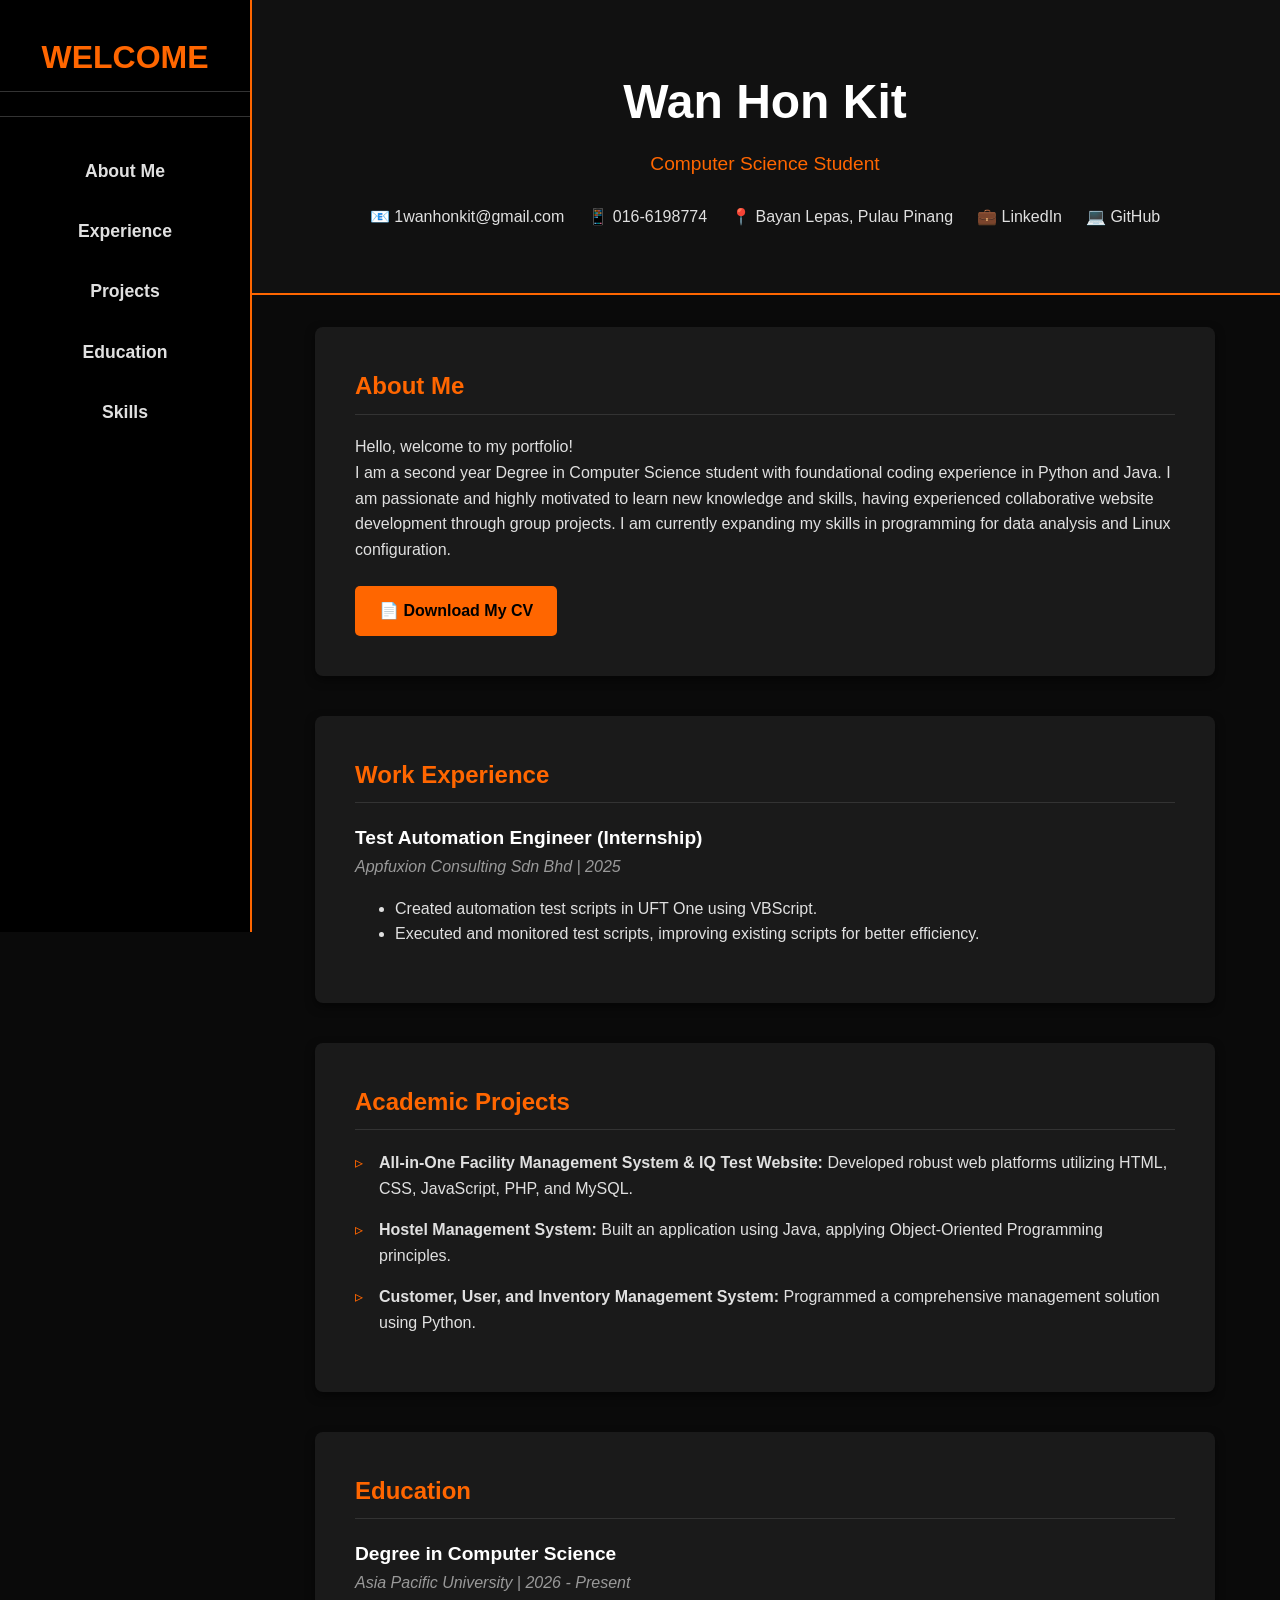
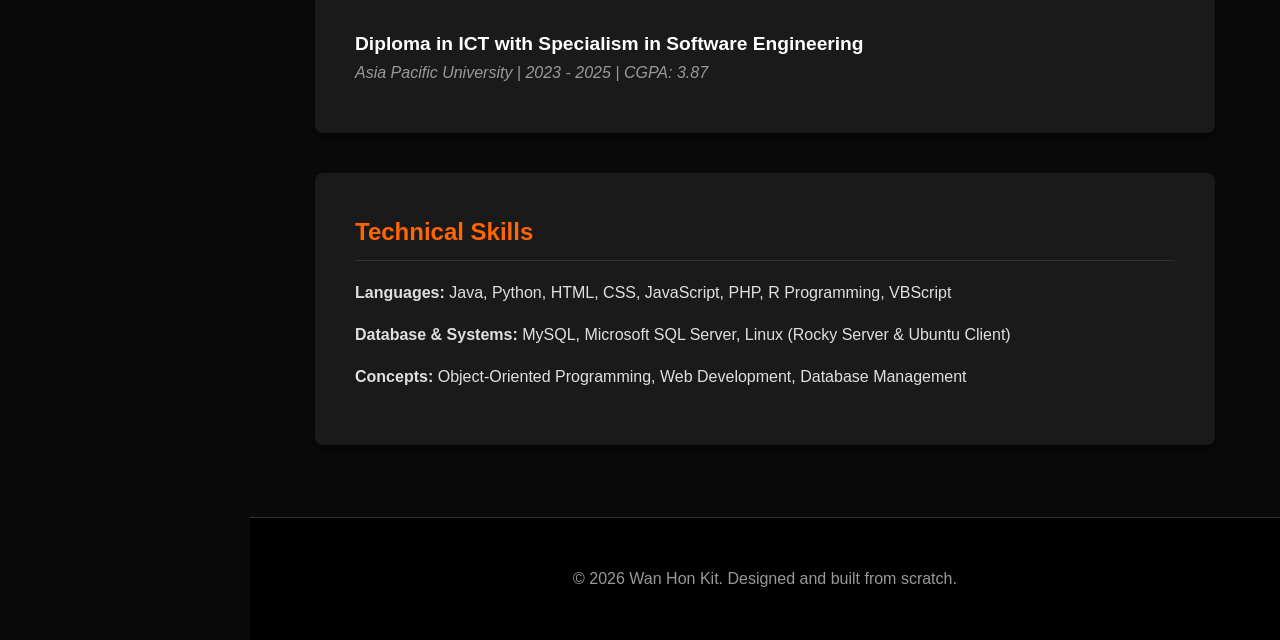
==== index.html @ 7172cf99 "Update contact links and preserve HTML structure" ====
<!DOCTYPE html>
<html lang="en">
<head>
    <meta charset="UTF-8">
    <meta name="viewport" content="width=device-width, initial-scale=1.0">
    <title>Wan Hon Kit - Portfolio</title>
    <link rel="stylesheet" href="style.css">
</head>
<body>

    <nav class="sidebar">
        <div class="sidebar-header">
            <h2>WELCOME</h2>
        </div>
        <ul class="nav-links">
            <li><a href="#about">About Me</a></li>
            <li><a href="#experience">Experience</a></li>
            <li><a href="#projects">Projects</a></li>
            <li><a href="#education">Education</a></li>
            <li><a href="#skills">Skills</a></li>
        </ul>
    </nav>

    <main class="main-content">
        <header>
            <h1>Wan Hon Kit</h1>
            <p>Computer Science Student</p>
            <div class="contact-info">
                <a href="mailto:1wanhonkit@gmail.com">📧 1wanhonkit@gmail.com</a>
                <span>📱 016-6198774</span>
                <span>📍 Bayan Lepas, Pulau Pinang</span>
                <a href="https://www.linkedin.com/in/hon-kit-wan/" target="_blank" rel="noopener noreferrer">💼 LinkedIn</a>
                <a href="https://github.com/BlazeRbang" target="_blank" rel="noopener noreferrer">💻 GitHub</a>
            </div>
        </header>

        <div class="container">
            
            <section id="about">
                <h2>About Me</h2>
                <p>Hello, welcome to my portfolio! <br>
                    I am a second year Degree in Computer Science student with foundational coding experience in Python and Java. I am passionate and highly motivated to learn new knowledge and skills, having experienced collaborative website development through group projects. I am currently expanding my skills in programming for data analysis and Linux configuration.</p>
                
                <div class="cv-download">
                    <a href="Wan_Hon_Kit_CV.pdf" download class="btn">📄 Download My CV</a>
                </div>
            </section>

            <section id="experience">
                <h2>Work Experience</h2>
                <div>
                    <div class="item-title">Test Automation Engineer (Internship)</div>
                    <div class="item-subtitle">Appfuxion Consulting Sdn Bhd | 2025</div>
                    <ul>
                        <li>Created automation test scripts in UFT One using VBScript.</li>
                        <li>Executed and monitored test scripts, improving existing scripts for better efficiency.</li>
                    </ul>
                </div>
            </section>

            <section id="projects">
                <h2>Academic Projects</h2>
                <ul class="project-list">
                    <li>
                        <strong>All-in-One Facility Management System & IQ Test Website:</strong> Developed robust web platforms utilizing HTML, CSS, JavaScript, PHP, and MySQL.
                    </li>
                    <li>
                        <strong>Hostel Management System:</strong> Built an application using Java, applying Object-Oriented Programming principles.
                    </li>
                    <li>
                        <strong>Customer, User, and Inventory Management System:</strong> Programmed a comprehensive management solution using Python.
                    </li>
                </ul>
            </section>

            <section id="education">
                <h2>Education</h2>
                <div>
                    <div class="item-title">Degree in Computer Science</div>
                    <div class="item-subtitle">Asia Pacific University | 2026 - Present</div>
                </div>
                <br>
                <div>
                    <div class="item-title">Diploma in ICT with Specialism in Software Engineering</div>
                    <div class="item-subtitle">Asia Pacific University | 2023 - 2025 | CGPA: 3.87</div>
                </div>
            </section>

            <section id="skills">
                <h2>Technical Skills</h2>
                <p><strong>Languages:</strong> Java, Python, HTML, CSS, JavaScript, PHP, R Programming, VBScript</p>
                <p><strong>Database & Systems:</strong> MySQL, Microsoft SQL Server, Linux (Rocky Server & Ubuntu Client)</p>
                <p><strong>Concepts:</strong> Object-Oriented Programming, Web Development, Database Management</p>
            </section>

        </div>

        <footer>
            <p>&copy; 2026 Wan Hon Kit. Designed and built from scratch.</p>
        </footer>
    </main>

</body>
</html>
---- style.css ----
/* Color Palette: Orange, Black, and Dark Grey */
:root {
    --bg-color: #0a0a0a;         /* Deep Black for background */
    --section-bg: #1a1a1a;       /* Dark Grey for sections */
    --primary-color: #ff6600;    /* Bright Orange */
    --text-color: #e0e0e0;       /* Light Grey for readability */
    --text-muted: #999999;       /* Medium Grey for subtitles */
    --sidebar-width: 250px;      /* Fixed width for the sidebar */
}

/* Enables smooth scrolling when sidebar links are clicked */
html {
    scroll-behavior: smooth;
}

body {
    font-family: 'Segoe UI', Tahoma, Geneva, Verdana, sans-serif;
    line-height: 1.6;
    margin: 0;
    padding: 0;
    background-color: var(--bg-color);
    color: var(--text-color);
    display: flex; /* Aligns sidebar and main content side-by-side */
}

/* === Sidebar Styles === */
.sidebar {
    width: var(--sidebar-width);
    background-color: #000000;
    height: 100vh;
    position: fixed;
    top: 0;
    left: 0;
    border-right: 2px solid var(--primary-color);
    display: flex;
    flex-direction: column;
    padding-top: 2rem;
    z-index: 100;
}

.sidebar-header {
    text-align: center;
    padding-bottom: 1.5rem;
    border-bottom: 1px solid #333;
    margin-bottom: 1.5rem;
}

.sidebar-header h2 {
    color: var(--primary-color);
    margin: 0;
    font-size: 2rem;
}

.nav-links {
    list-style: none;
    padding: 0;
    margin: 0;
    display: flex;
    flex-direction: column;
}

.nav-links li {
    text-align: center;
}

.nav-links a {
    text-decoration: none;
    color: var(--text-color);
    font-size: 1.1rem;
    font-weight: bold;
    display: block;
    padding: 1rem;
    transition: all 0.3s ease;
}

.nav-links a:hover {
    color: #000;
    background-color: var(--primary-color);
}

/* === Main Content Styles === */
.main-content {
    margin-left: var(--sidebar-width); /* Pushes content to the right of sidebar */
    width: calc(100% - var(--sidebar-width));
    display: flex;
    flex-direction: column;
}

header {
    background-color: #111111;
    border-bottom: 2px solid var(--primary-color);
    padding: 4rem 1rem;
    text-align: center;
}

header h1 {
    margin: 0;
    font-size: 3rem;
    color: #ffffff;
}

header p {
    font-size: 1.2rem;
    margin-top: 0.5rem;
    color: var(--primary-color);
}

.contact-info {
    display: flex;
    justify-content: center;
    gap: 1.5rem;
    margin-top: 1.5rem;
    flex-wrap: wrap;
}

.contact-info a, .contact-info span {
    color: var(--text-color);
    text-decoration: none;
}

.contact-info a:hover {
    color: var(--primary-color);
}

.container {
    max-width: 900px;
    margin: 2rem auto;
    padding: 0 1.5rem;
}

section {
    background: var(--section-bg);
    padding: 2.5rem;
    margin-bottom: 2.5rem;
    border-radius: 8px;
    box-shadow: 0 4px 10px rgba(0,0,0,0.5);
}

h2 {
    color: var(--primary-color);
    border-bottom: 1px solid #333;
    padding-bottom: 0.5rem;
    margin-top: 0;
}

.item-title {
    font-weight: bold;
    font-size: 1.2rem;
    color: #ffffff;
}

.item-subtitle {
    font-style: italic;
    color: var(--text-muted);
    margin-bottom: 0.5rem;
}

.project-list {
    list-style-type: none;
    padding-left: 0;
}

.project-list li {
    margin-bottom: 1rem;
    padding-left: 1.5rem;
    position: relative;
}

.project-list li::before {
    content: "▹";
    position: absolute;
    left: 0;
    color: var(--primary-color);
}

/* === Button Styles === */
.cv-download {
    text-align: left;
    margin-top: 1.5rem;
}

.btn {
    display: inline-block;
    background-color: var(--primary-color);
    color: #000000;
    padding: 0.75rem 1.5rem;
    text-decoration: none;
    border-radius: 5px;
    font-weight: bold;
    transition: background-color 0.3s ease;
}

.btn:hover {
    background-color: #cc5200; /* Darker orange */
    color: #ffffff;
}

footer {
    text-align: center;
    padding: 2rem;
    background: #000000;
    color: var(--text-muted);
    margin-top: auto;
    border-top: 1px solid #333;
}

/* === Mobile Responsiveness === */
@media (max-width: 768px) {
    body {
        flex-direction: column;
    }
    
    .sidebar {
        width: 100%;
        height: auto;
        position: relative; /* Removes fixed position on small screens */
        border-right: none;
        border-bottom: 2px solid var(--primary-color);
        padding-top: 1rem;
    }
    
    .main-content {
        margin-left: 0;
        width: 100%;
    }
    
    .nav-links {
        flex-direction: row;
        flex-wrap: wrap;
        justify-content: center;
        padding-bottom: 1rem;
    }
    
    .nav-links a {
        padding: 0.5rem 1rem;
    }
}
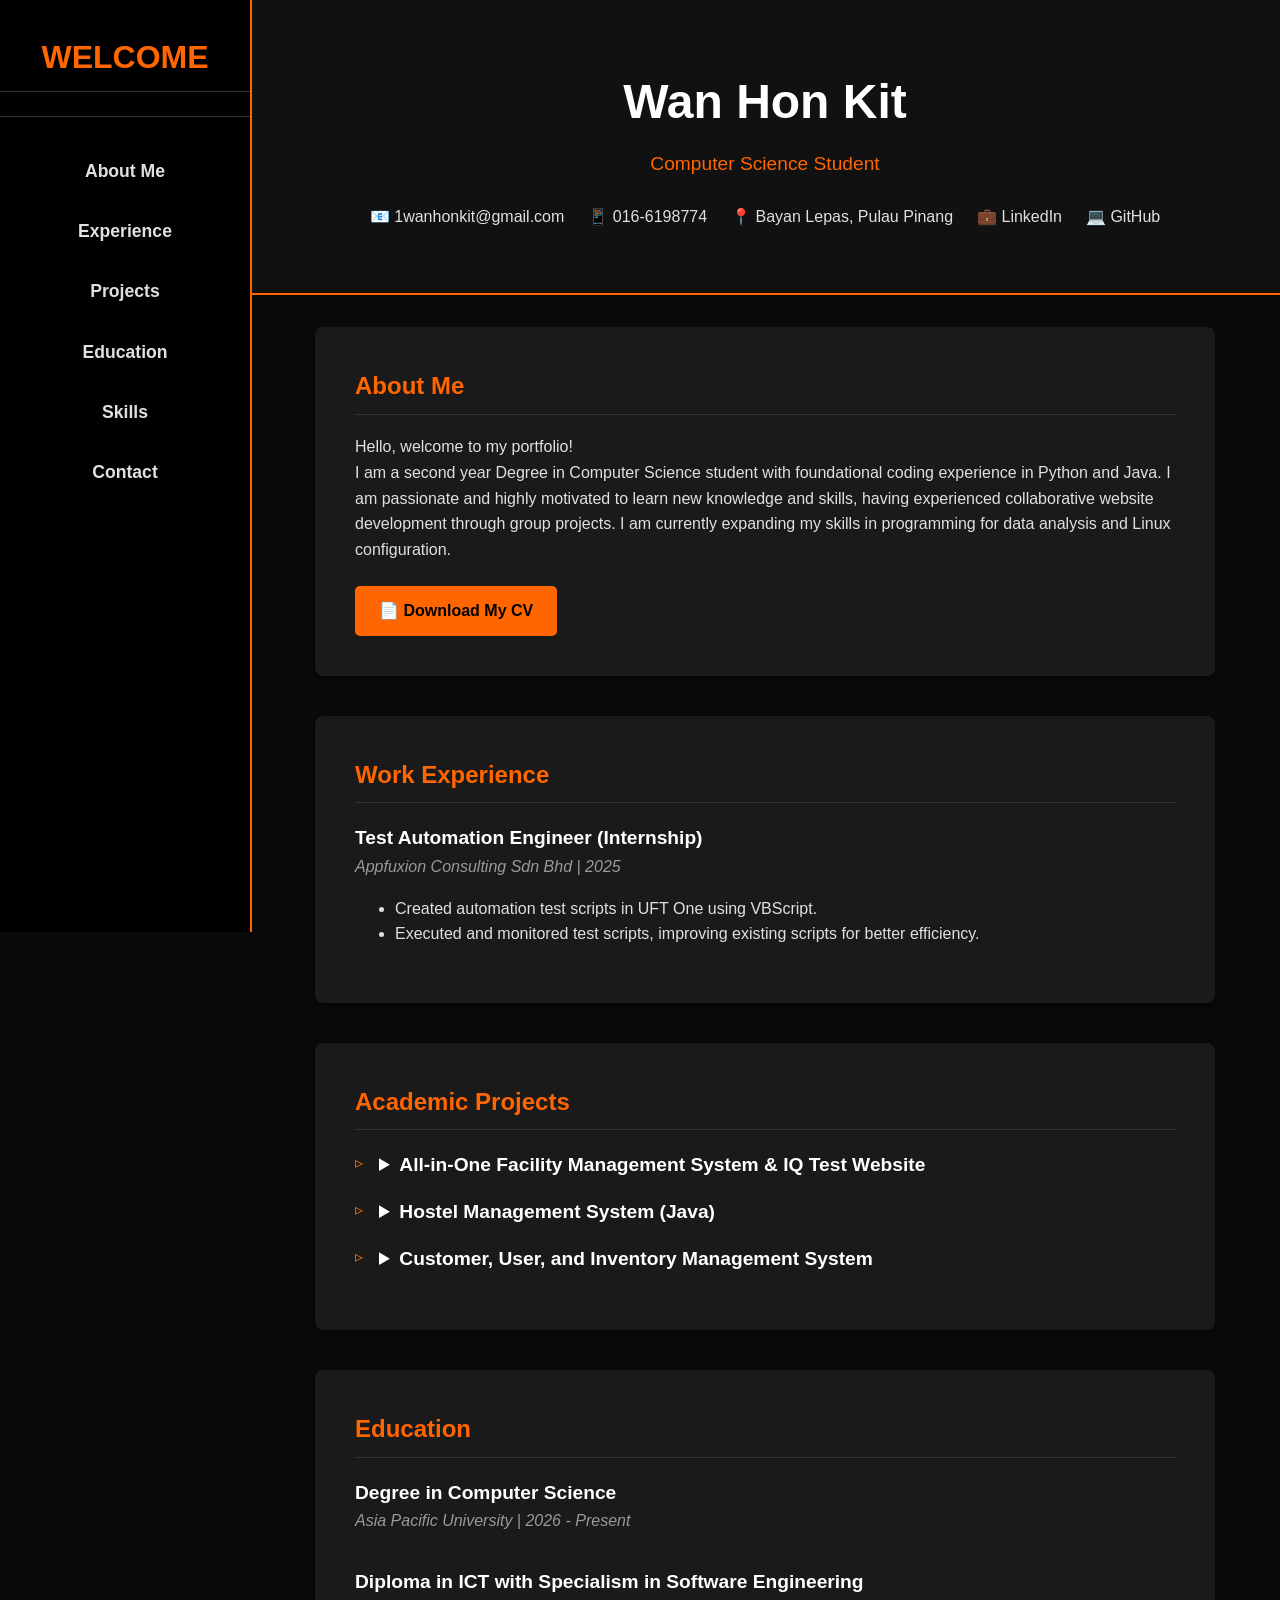
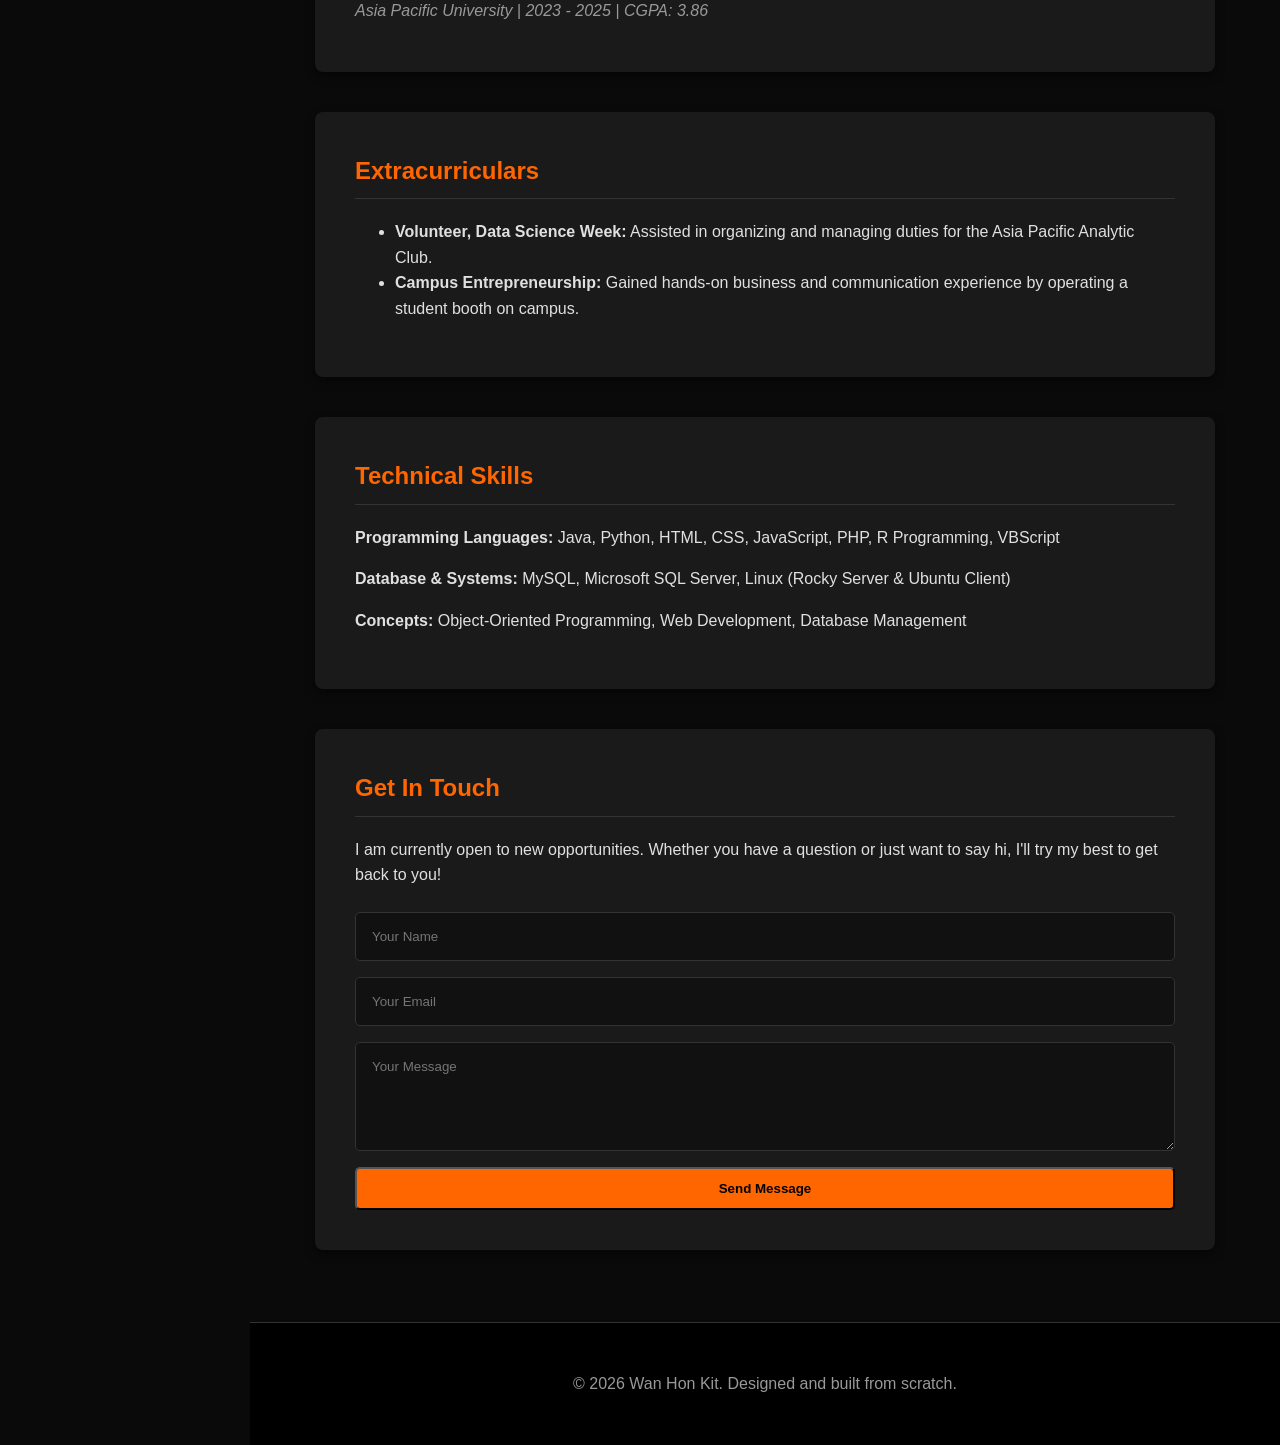
==== commit ee97e04c: "update sidebar and projects structure" ====
--- a/index.html
+++ b/index.html
@@ -18,6 +18,7 @@
             <li><a href="#projects">Projects</a></li>
             <li><a href="#education">Education</a></li>
             <li><a href="#skills">Skills</a></li>
+            <li><a href="#contact">Contact</a></li>
         </ul>
     </nav>
 
@@ -42,7 +43,7 @@
                     I am a second year Degree in Computer Science student with foundational coding experience in Python and Java. I am passionate and highly motivated to learn new knowledge and skills, having experienced collaborative website development through group projects. I am currently expanding my skills in programming for data analysis and Linux configuration.</p>
                 
                 <div class="cv-download">
-                    <a href="Wan_Hon_Kit_CV.pdf" download class="btn">📄 Download My CV</a>
+                    <a href="WanHonKit_CV.pdf" download class="btn">📄 Download My CV</a>
                 </div>
             </section>
 
@@ -62,13 +63,25 @@
                 <h2>Academic Projects</h2>
                 <ul class="project-list">
                     <li>
-                        <strong>All-in-One Facility Management System & IQ Test Website:</strong> Developed robust web platforms utilizing HTML, CSS, JavaScript, PHP, and MySQL.
+                        <details>
+                            <summary class="item-title" style="cursor: pointer;">All-in-One Facility Management System & IQ Test Website</summary>
+                            <p class="item-subtitle">Developed robust web platforms utilizing HTML, CSS, JavaScript, PHP, and MySQL.</p>
+                            <img src="test.png" alt="Screenshot of the website" style="max-width: 100%; border-radius: 5px; margin-top: 10px; border: 1px solid #333;">
+                        </details>
                     </li>
                     <li>
-                        <strong>Hostel Management System:</strong> Built an application using Java, applying Object-Oriented Programming principles.
+                        <details>
+                            <summary class="item-title" style="cursor: pointer;">Hostel Management System (Java)</summary>
+                            <p class="item-subtitle">Built an application using Java, applying Object-Oriented Programming principles.</p>
+                            <img src="test.png" alt="Screenshot of the Java GUI" style="max-width: 100%; border-radius: 5px; margin-top: 10px; border: 1px solid #333;">
+                        </details>
                     </li>
                     <li>
-                        <strong>Customer, User, and Inventory Management System:</strong> Programmed a comprehensive management solution using Python.
+                        <details>
+                            <summary class="item-title" style="cursor: pointer;">Customer, User, and Inventory Management System</summary>
+                            <p class="item-subtitle">Programmed a comprehensive management solution using Python.</p>
+                            <img src="test.png" alt="Screenshot of the website" style="max-width: 100%; border-radius: 5px; margin-top: 10px; border: 1px solid #333;">
+                        </details> 
                     </li>
                 </ul>
             </section>
@@ -82,23 +95,66 @@
                 <br>
                 <div>
                     <div class="item-title">Diploma in ICT with Specialism in Software Engineering</div>
-                    <div class="item-subtitle">Asia Pacific University | 2023 - 2025 | CGPA: 3.87</div>
+                    <div class="item-subtitle">Asia Pacific University | 2023 - 2025 | CGPA: 3.86</div>
                 </div>
+            </section>
+
+            <section id="extracurriculars">
+                <h2>Extracurriculars</h2>
+                <ul>
+                    <li><strong>Volunteer, Data Science Week:</strong> Assisted in organizing and managing duties for the Asia Pacific Analytic Club.</li>
+                    <li><strong>Campus Entrepreneurship:</strong> Gained hands-on business and communication experience by operating a student booth on campus.</li>
+                </ul>
             </section>
 
             <section id="skills">
                 <h2>Technical Skills</h2>
-                <p><strong>Languages:</strong> Java, Python, HTML, CSS, JavaScript, PHP, R Programming, VBScript</p>
+                <p><strong>Programming Languages:</strong> Java, Python, HTML, CSS, JavaScript, PHP, R Programming, VBScript</p>
                 <p><strong>Database & Systems:</strong> MySQL, Microsoft SQL Server, Linux (Rocky Server & Ubuntu Client)</p>
                 <p><strong>Concepts:</strong> Object-Oriented Programming, Web Development, Database Management</p>
             </section>
 
+             <section id="contact">
+                <h2>Get In Touch</h2>
+                <p>I am currently open to new opportunities. Whether you have a question or just want to say hi, I'll try my best to get back to you!</p>
+                <form action="https://formspree.io/f/mojoznor" method="POST" class="contact-form">
+                    <input type="text" name="name" placeholder="Your Name" required>
+                    <input type="email" name="email" placeholder="Your Email" required>
+                    <textarea name="message" placeholder="Your Message" rows="5" required></textarea>
+                    <button type="submit" class="btn">Send Message</button>
+                </form>
+            </section>
         </div>
 
         <footer>
             <p>&copy; 2026 Wan Hon Kit. Designed and built from scratch.</p>
         </footer>
     </main>
+    <script>
+        const sections = document.querySelectorAll("section");
+        const navLinks = document.querySelectorAll(".nav-links a");
 
+        window.addEventListener("scroll", () => {
+            let current = "";
+            
+            // Find which section is currently on the screen
+            sections.forEach(section => {
+                const sectionTop = section.offsetTop;
+                const sectionHeight = section.clientHeight;
+                // If the user has scrolled past the top third of the section
+                if (pageYOffset >= (sectionTop - 100)) {
+                    current = section.getAttribute("id");
+                }
+            });
+
+            // Remove 'active' class from all links, then add it to the current one
+            navLinks.forEach(link => {
+                link.classList.remove("active");
+                if (link.getAttribute("href") === `#${current}`) {
+                    link.classList.add("active");
+                }
+            });
+        });
+    </script>
 </body>
 </html>
--- a/style.css
+++ b/style.css
@@ -3,6 +3,7 @@
     --bg-color: #0a0a0a;         /* Deep Black for background */
     --section-bg: #1a1a1a;       /* Dark Grey for sections */
     --primary-color: #ff6600;    /* Bright Orange */
+    --secondary-color: #E97451;  /* Light Orange */
     --text-color: #e0e0e0;       /* Light Grey for readability */
     --text-muted: #999999;       /* Medium Grey for subtitles */
     --sidebar-width: 250px;      /* Fixed width for the sidebar */
@@ -75,6 +76,12 @@
 
 .nav-links a:hover {
     color: #000;
+    background-color: var(--secondary-color);
+}
+
+/* Active state for when a section is in view */
+.nav-links a.active {
+    color: #000;
     background-color: var(--primary-color);
 }
 
@@ -171,6 +178,27 @@
     position: absolute;
     left: 0;
     color: var(--primary-color);
+}
+
+.contact-form {
+    display: flex;
+    flex-direction: column;
+    gap: 1rem;
+    margin-top: 1.5rem;
+}
+
+.contact-form input, .contact-form textarea {
+    padding: 1rem;
+    background-color: #111111;
+    border: 1px solid #333;
+    color: var(--text-color);
+    border-radius: 5px;
+    font-family: inherit;
+}
+
+.contact-form input:focus, .contact-form textarea:focus {
+    outline: none;
+    border-color: var(--primary-color);
 }
 
 /* === Button Styles === */
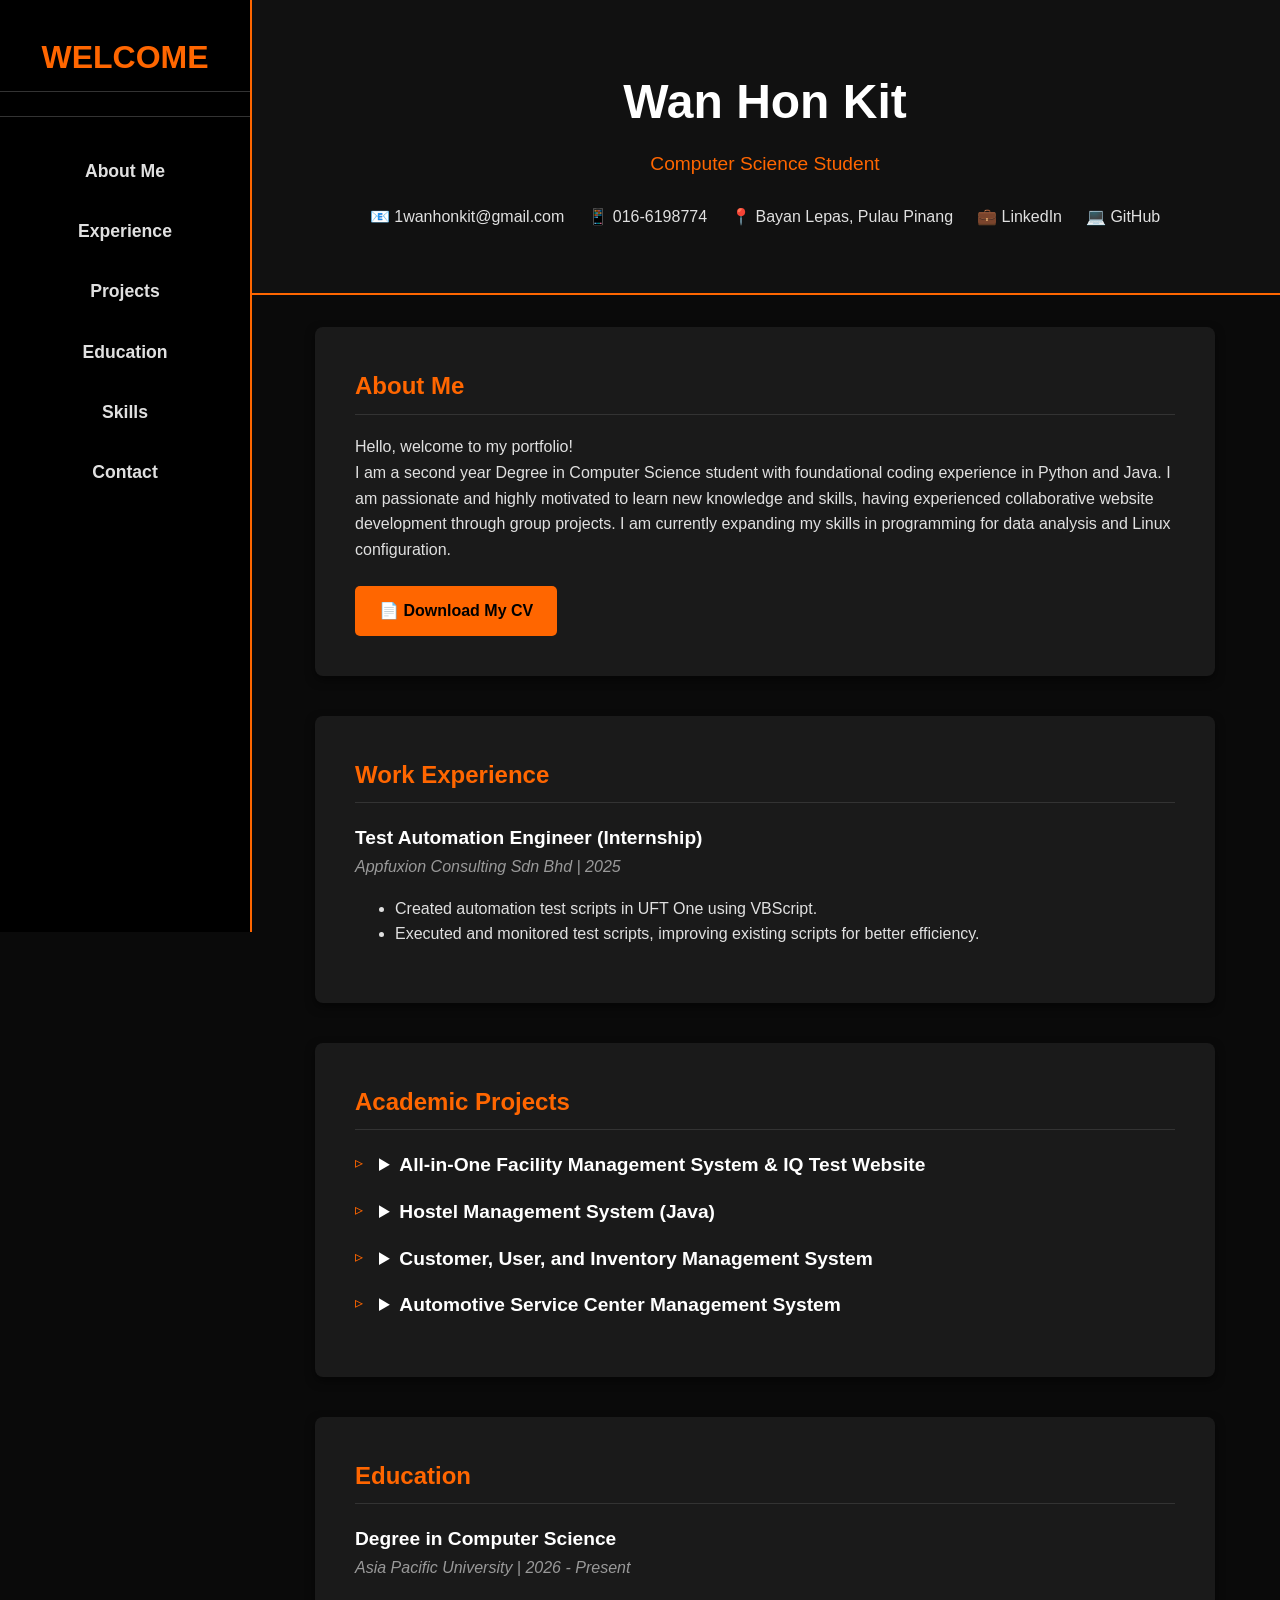
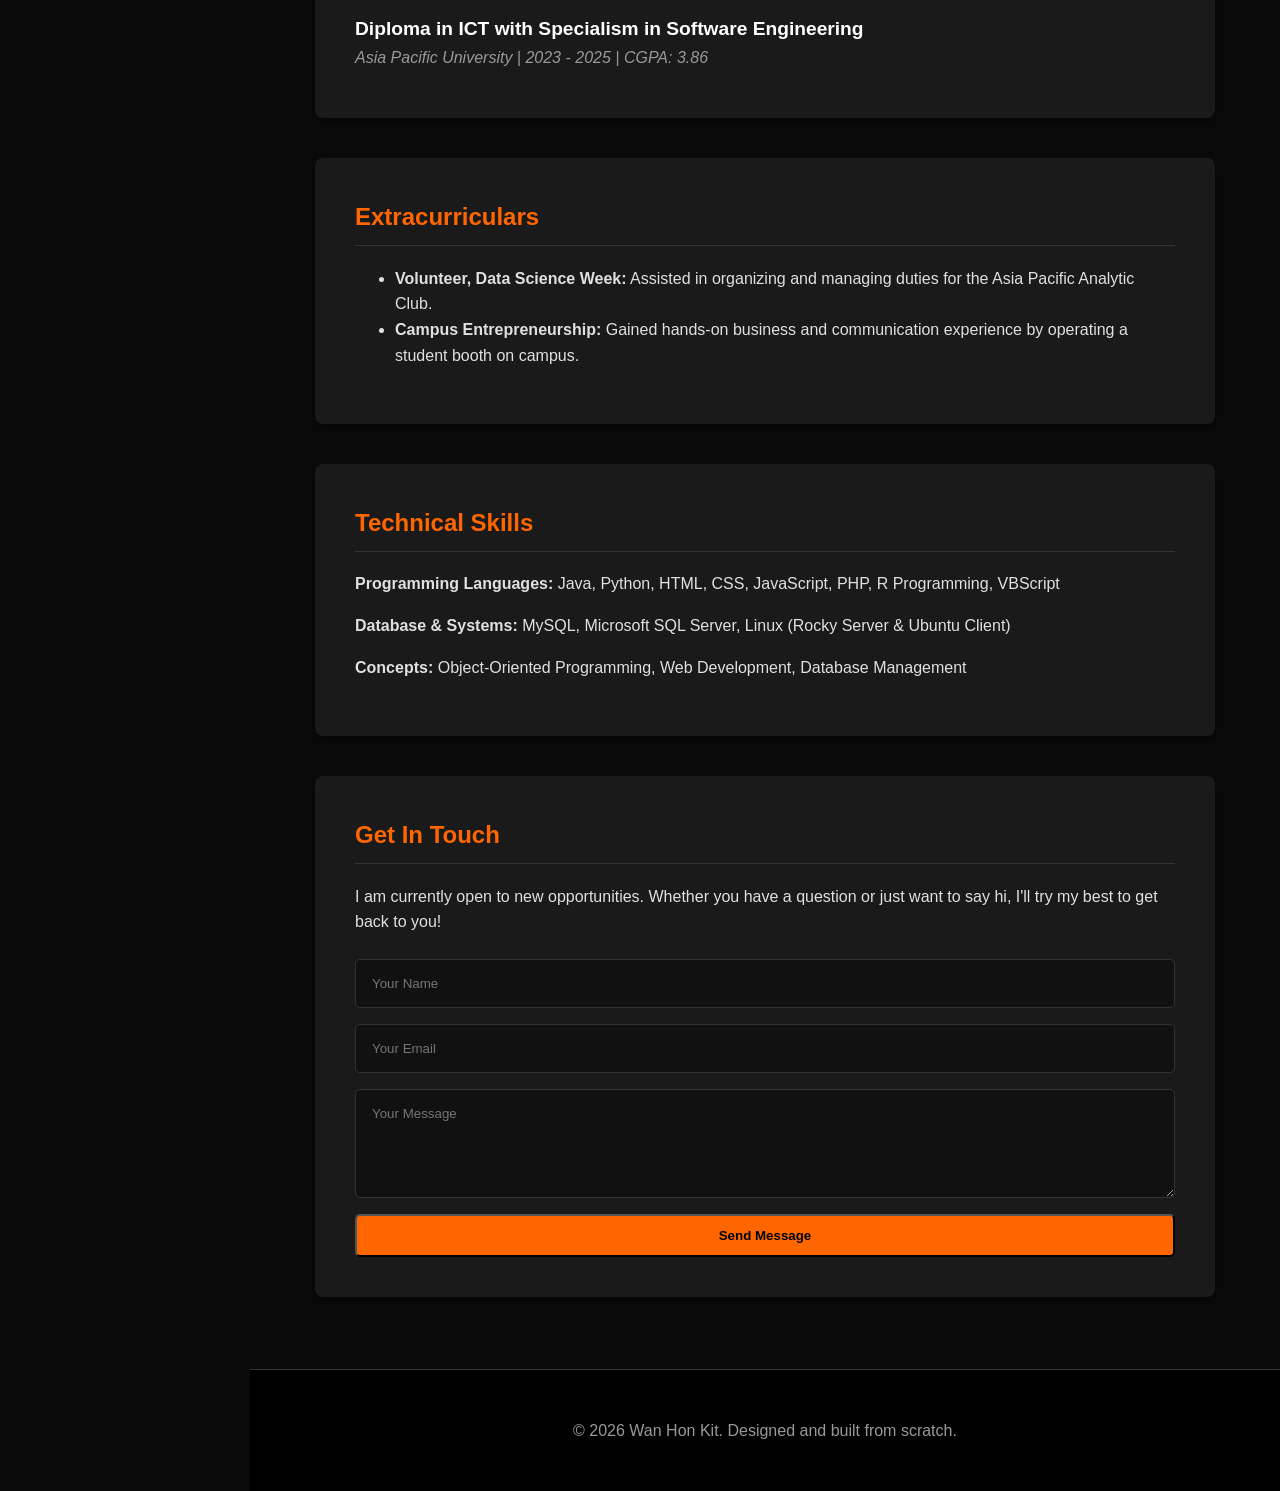
==== commit 20c7691a: "test video" ====
--- a/index.html
+++ b/index.html
@@ -83,6 +83,22 @@
                             <img src="test.png" alt="Screenshot of the website" style="max-width: 100%; border-radius: 5px; margin-top: 10px; border: 1px solid #333;">
                         </details> 
                     </li>
+                    <li>
+                        <details>
+                            <summary class="item-title" style="cursor: pointer;">Automotive Service Center Management System</summary>
+                            <p class="item-subtitle">A GUI Java Application with Object Oriented Programming Concept</p>
+                            
+                            <div style="position: relative; padding-bottom: 56.25%; height: 0; overflow: hidden; margin-top: 10px; border-radius: 5px; border: 1px solid #333;">
+                                <iframe src="https://www.youtube.com/embed/Mia7ZNSPzpY" 
+                                        style="position: absolute; top: 0; left: 0; width: 100%; height: 100%;" 
+                                        frameborder="0" 
+                                        allow="accelerometer; autoplay; clipboard-write; encrypted-media; gyroscope; picture-in-picture" 
+                                        allowfullscreen>
+                                </iframe>
+                            </div>
+
+                        </details>
+                    </li>
                 </ul>
             </section>
 
@@ -142,7 +158,7 @@
                 const sectionTop = section.offsetTop;
                 const sectionHeight = section.clientHeight;
                 // If the user has scrolled past the top third of the section
-                if (pageYOffset >= (sectionTop - 100)) {
+                if (pageYOffset >= (sectionTop - sectionHeight / 3)) {
                     current = section.getAttribute("id");
                 }
             });
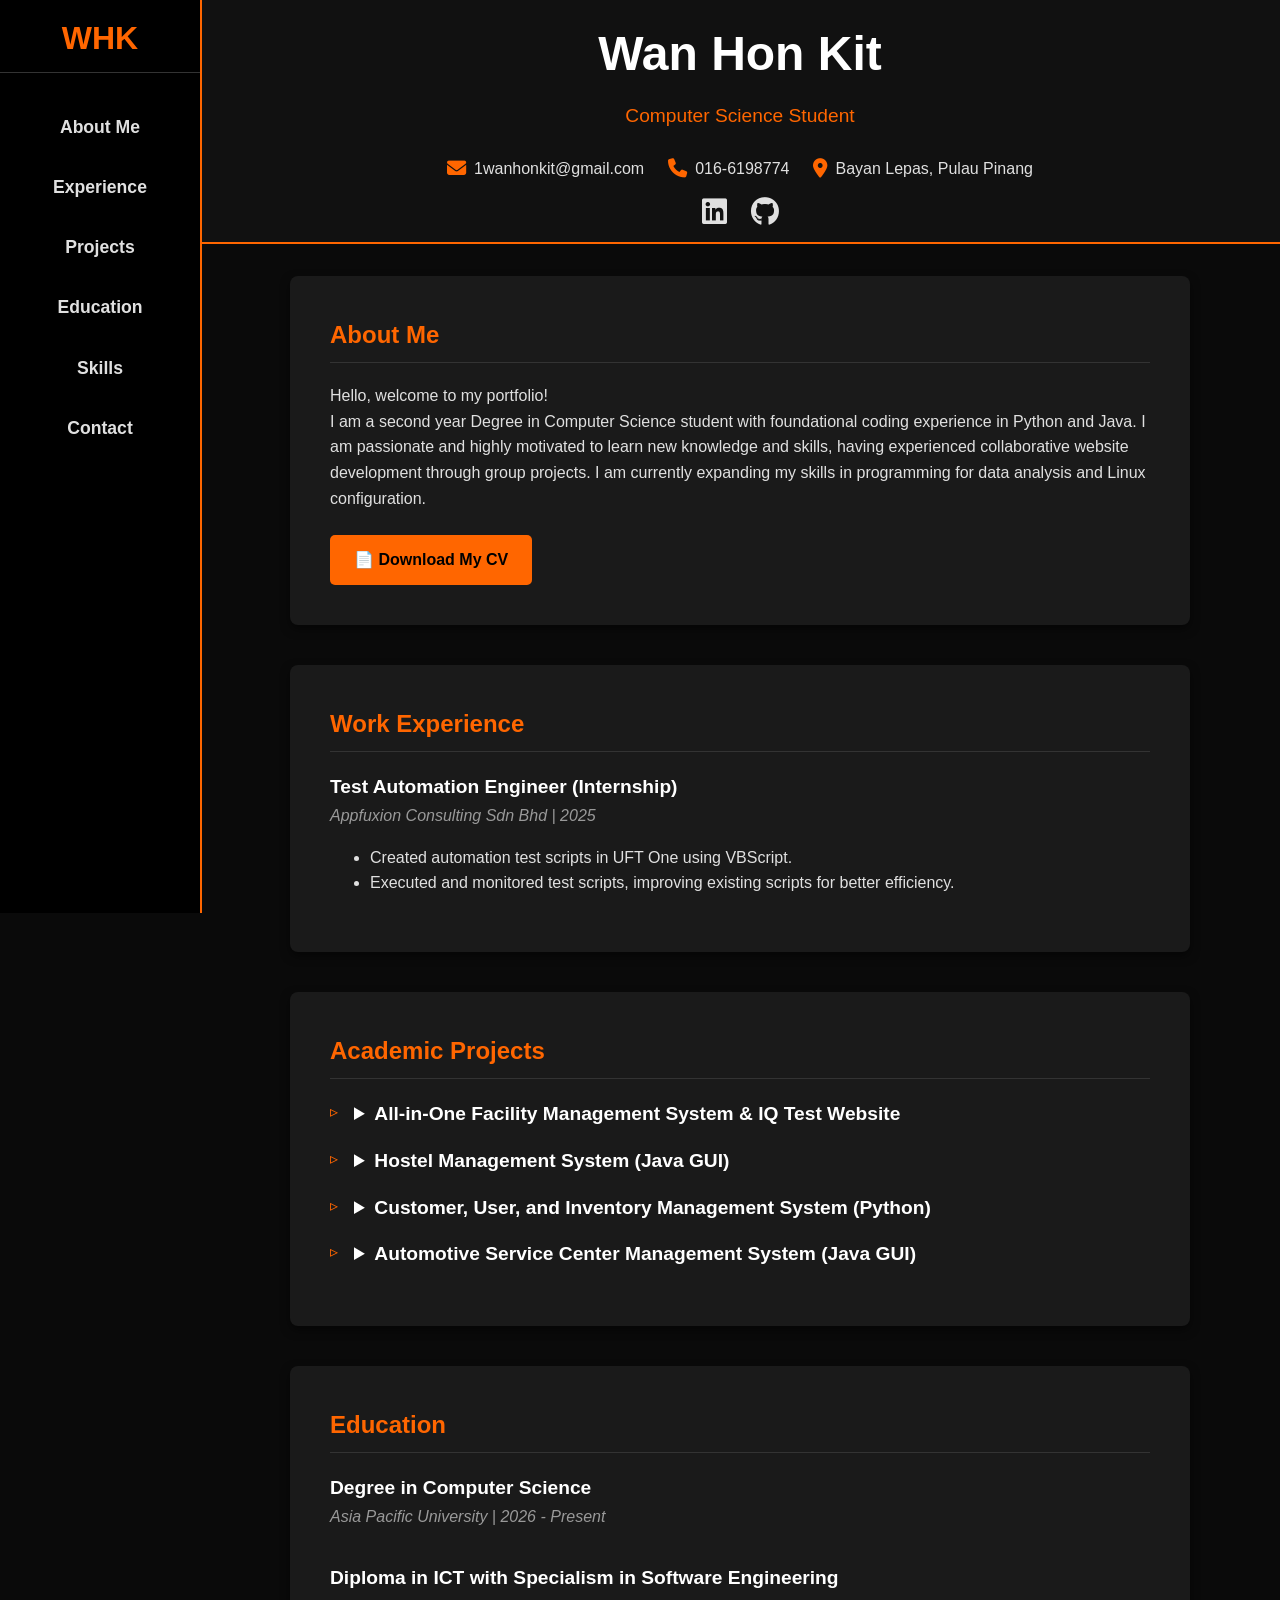
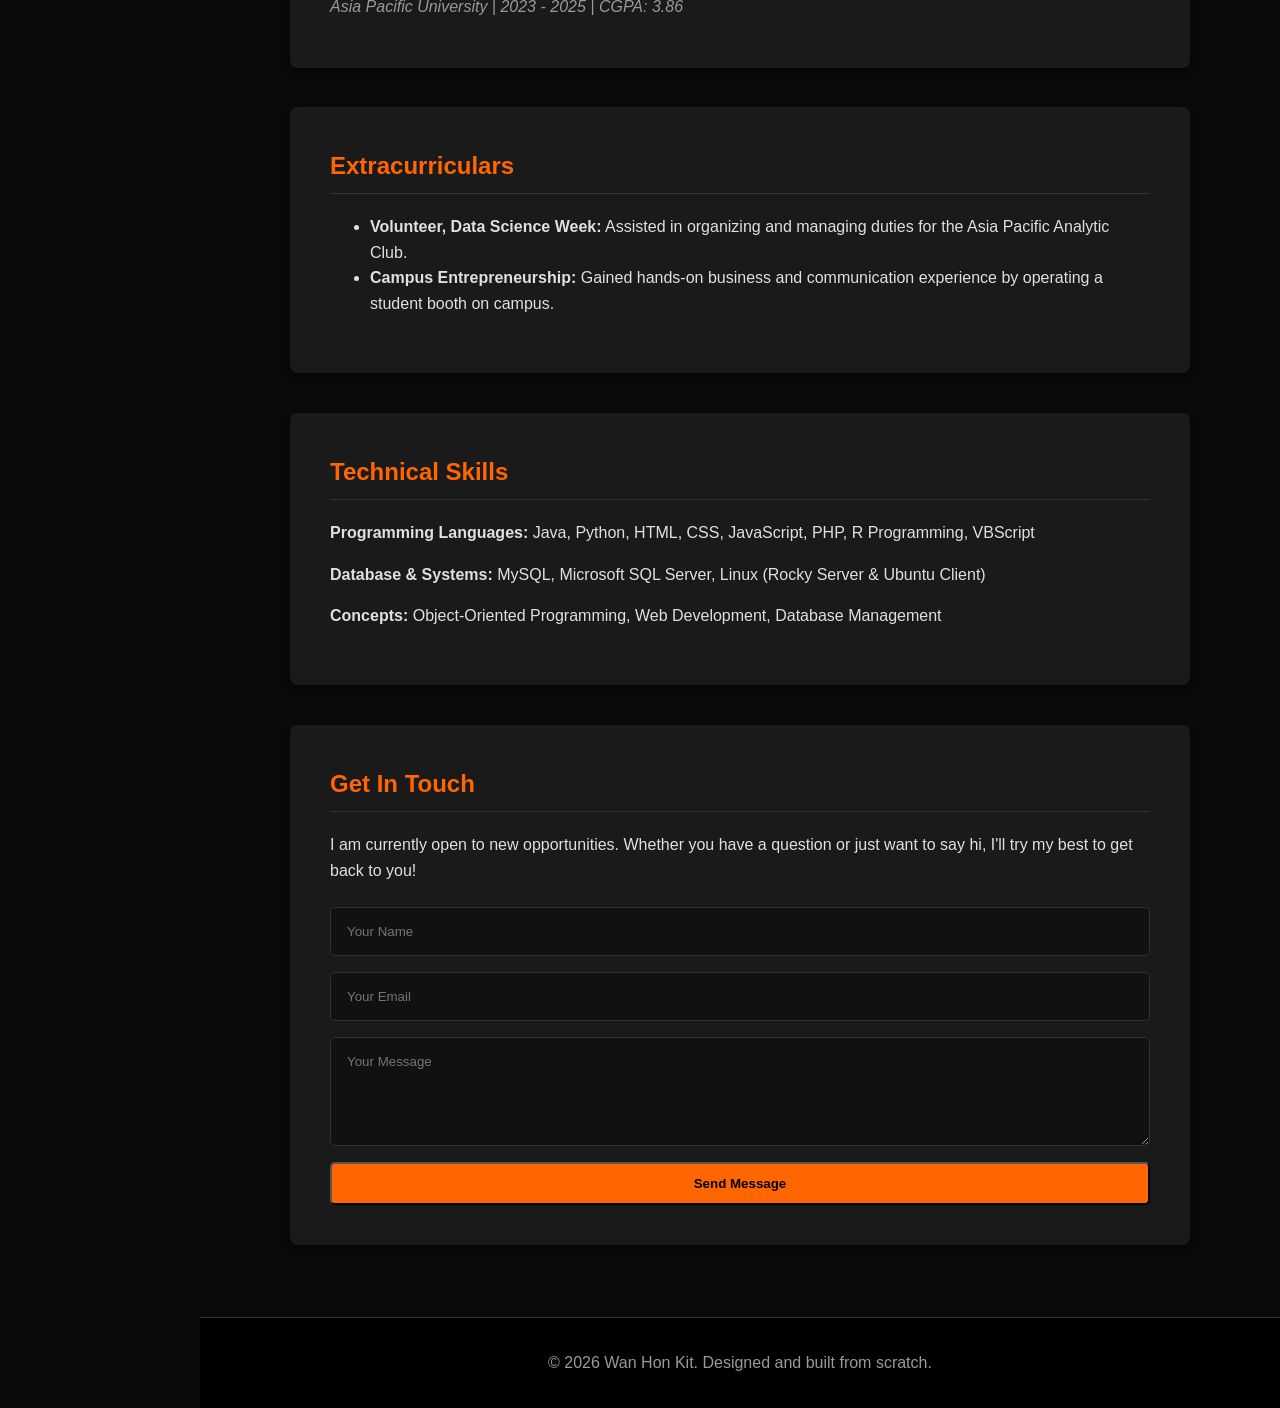
==== commit 2976a7ed: "update current progress animation" ====
--- a/index.html
+++ b/index.html
@@ -5,12 +5,13 @@
     <meta name="viewport" content="width=device-width, initial-scale=1.0">
     <title>Wan Hon Kit - Portfolio</title>
     <link rel="stylesheet" href="style.css">
+    <link rel="stylesheet" href="https://cdnjs.cloudflare.com/ajax/libs/font-awesome/6.4.0/css/all.min.css">
 </head>
 <body>
 
     <nav class="sidebar">
         <div class="sidebar-header">
-            <h2>WELCOME</h2>
+            <h2>WHK</h2>
         </div>
         <ul class="nav-links">
             <li><a href="#about">About Me</a></li>
@@ -27,17 +28,22 @@
             <h1>Wan Hon Kit</h1>
             <p>Computer Science Student</p>
             <div class="contact-info">
-                <a href="mailto:1wanhonkit@gmail.com">📧 1wanhonkit@gmail.com</a>
-                <span>📱 016-6198774</span>
-                <span>📍 Bayan Lepas, Pulau Pinang</span>
-                <a href="https://www.linkedin.com/in/hon-kit-wan/" target="_blank" rel="noopener noreferrer">💼 LinkedIn</a>
-                <a href="https://github.com/BlazeRbang" target="_blank" rel="noopener noreferrer">💻 GitHub</a>
+                <div class="contact-details">
+                    <a href="mailto:1wanhonkit@gmail.com"><i class="fa-solid fa-envelope"></i> 1wanhonkit@gmail.com</a>
+                    <span><i class="fa-solid fa-phone"></i> 016-6198774</span>
+                    <span><i class="fa-solid fa-location-dot"></i> Bayan Lepas, Pulau Pinang</span>
+                </div>
+                
+                <div class="contact-socials">
+                    <a href="https://www.linkedin.com/in/hon-kit-wan/" target="_blank" rel="noopener noreferrer"><i class="fa-brands fa-linkedin"></i></a>
+                    <a href="https://github.com/BlazeRbang" target="_blank" rel="noopener noreferrer"><i class="fa-brands fa-github"></i></a>
+                </div>
             </div>
         </header>
 
         <div class="container">
             
-            <section id="about">
+            <section id="about" class="fade-in-section">
                 <h2>About Me</h2>
                 <p>Hello, welcome to my portfolio! <br>
                     I am a second year Degree in Computer Science student with foundational coding experience in Python and Java. I am passionate and highly motivated to learn new knowledge and skills, having experienced collaborative website development through group projects. I am currently expanding my skills in programming for data analysis and Linux configuration.</p>
@@ -47,7 +53,7 @@
                 </div>
             </section>
 
-            <section id="experience">
+            <section id="experience" class="fade-in-section">
                 <h2>Work Experience</h2>
                 <div>
                     <div class="item-title">Test Automation Engineer (Internship)</div>
@@ -59,7 +65,7 @@
                 </div>
             </section>
 
-            <section id="projects">
+            <section id="projects" class="fade-in-section">
                 <h2>Academic Projects</h2>
                 <ul class="project-list">
                     <li>
@@ -71,21 +77,21 @@
                     </li>
                     <li>
                         <details>
-                            <summary class="item-title" style="cursor: pointer;">Hostel Management System (Java)</summary>
+                            <summary class="item-title" style="cursor: pointer;">Hostel Management System (Java GUI)</summary>
                             <p class="item-subtitle">Built an application using Java, applying Object-Oriented Programming principles.</p>
                             <img src="test.png" alt="Screenshot of the Java GUI" style="max-width: 100%; border-radius: 5px; margin-top: 10px; border: 1px solid #333;">
                         </details>
                     </li>
                     <li>
                         <details>
-                            <summary class="item-title" style="cursor: pointer;">Customer, User, and Inventory Management System</summary>
+                            <summary class="item-title" style="cursor: pointer;">Customer, User, and Inventory Management System (Python)</summary>
                             <p class="item-subtitle">Programmed a comprehensive management solution using Python.</p>
                             <img src="test.png" alt="Screenshot of the website" style="max-width: 100%; border-radius: 5px; margin-top: 10px; border: 1px solid #333;">
                         </details> 
                     </li>
                     <li>
                         <details>
-                            <summary class="item-title" style="cursor: pointer;">Automotive Service Center Management System</summary>
+                            <summary class="item-title" style="cursor: pointer;">Automotive Service Center Management System (Java GUI)</summary>
                             <p class="item-subtitle">A GUI Java Application with Object Oriented Programming Concept</p>
                             
                             <div style="position: relative; padding-bottom: 56.25%; height: 0; overflow: hidden; margin-top: 10px; border-radius: 5px; border: 1px solid #333;">
@@ -102,7 +108,7 @@
                 </ul>
             </section>
 
-            <section id="education">
+            <section id="education" class="fade-in-section">
                 <h2>Education</h2>
                 <div>
                     <div class="item-title">Degree in Computer Science</div>
@@ -115,7 +121,7 @@
                 </div>
             </section>
 
-            <section id="extracurriculars">
+            <section id="extracurriculars" class="fade-in-section">
                 <h2>Extracurriculars</h2>
                 <ul>
                     <li><strong>Volunteer, Data Science Week:</strong> Assisted in organizing and managing duties for the Asia Pacific Analytic Club.</li>
@@ -123,14 +129,14 @@
                 </ul>
             </section>
 
-            <section id="skills">
+            <section id="skills" class="fade-in-section">
                 <h2>Technical Skills</h2>
                 <p><strong>Programming Languages:</strong> Java, Python, HTML, CSS, JavaScript, PHP, R Programming, VBScript</p>
                 <p><strong>Database & Systems:</strong> MySQL, Microsoft SQL Server, Linux (Rocky Server & Ubuntu Client)</p>
                 <p><strong>Concepts:</strong> Object-Oriented Programming, Web Development, Database Management</p>
             </section>
 
-             <section id="contact">
+             <section id="contact" class="fade-in-section">
                 <h2>Get In Touch</h2>
                 <p>I am currently open to new opportunities. Whether you have a question or just want to say hi, I'll try my best to get back to you!</p>
                 <form action="https://formspree.io/f/mojoznor" method="POST" class="contact-form">
@@ -171,6 +177,26 @@
                 }
             });
         });
+        // --- NEW: Intersection Observer for Fade-In Animation ---
+        const observerOptions = {
+            root: null,
+            rootMargin: '0px',
+            threshold: 0.15 // Triggers when 15% of the section is visible
+        };
+
+        const observer = new IntersectionObserver((entries, observer) => {
+            entries.forEach(entry => {
+                if (entry.isIntersecting) {
+                    entry.target.classList.add('is-visible');
+                    // Optional: Stop observing once it has faded in so it doesn't repeat
+                    //observer.unobserve(entry.target); 
+                }
+            });
+        }, observerOptions);
+
+        document.querySelectorAll('.fade-in-section').forEach((section) => {
+            observer.observe(section);
+        });
     </script>
 </body>
 </html>
--- a/style.css
+++ b/style.css
@@ -6,7 +6,7 @@
     --secondary-color: #E97451;  /* Light Orange */
     --text-color: #e0e0e0;       /* Light Grey for readability */
     --text-muted: #999999;       /* Medium Grey for subtitles */
-    --sidebar-width: 250px;      /* Fixed width for the sidebar */
+    --sidebar-width: 200px;      /* Fixed width for the sidebar */
 }
 
 /* Enables smooth scrolling when sidebar links are clicked */
@@ -35,14 +35,12 @@
     border-right: 2px solid var(--primary-color);
     display: flex;
     flex-direction: column;
-    padding-top: 2rem;
+    padding-top: 0.8rem;
     z-index: 100;
 }
 
 .sidebar-header {
     text-align: center;
-    padding-bottom: 1.5rem;
-    border-bottom: 1px solid #333;
     margin-bottom: 1.5rem;
 }
 
@@ -96,7 +94,7 @@
 header {
     background-color: #111111;
     border-bottom: 2px solid var(--primary-color);
-    padding: 4rem 1rem;
+    padding: 1rem 1rem;
     text-align: center;
 }
 
@@ -112,21 +110,44 @@
     color: var(--primary-color);
 }
 
+/* Stacks the two rows vertically */
 .contact-info {
     display: flex;
+    flex-direction: column;
+    align-items: center;
+    gap: 1rem; /* Controls the space between the top row and bottom row */
+    margin-top: 1.5rem;
+}
+
+/* Aligns the items horizontally within their specific rows */
+.contact-details, .contact-socials {
+    display: flex;
     justify-content: center;
-    gap: 1.5rem;
-    margin-top: 1.5rem;
+    gap: 1.5rem; /* Controls the space between individual items */
     flex-wrap: wrap;
 }
 
 .contact-info a, .contact-info span {
     color: var(--text-color);
     text-decoration: none;
+    display: flex;       /* Aligns icon and text */
+    align-items: center; /* Centers them vertically */
+    gap: 0.5rem;         /* Adds breathing room between icon and text */
 }
 
 .contact-info a:hover {
     color: var(--primary-color);
+}
+
+.contact-info .fa-brands {
+    font-size: 1.8rem;
+    transition: color 0.3s ease;
+}
+
+/* NEW: Ensure regular icons (email/phone) are slightly bigger too */
+.contact-info .fa-solid {
+    font-size: 1.2rem;
+    color: var(--primary-color); /* Makes the little icons orange */
 }
 
 .container {
@@ -225,13 +246,38 @@
 
 footer {
     text-align: center;
-    padding: 2rem;
+    padding: 1rem;
     background: #000000;
     color: var(--text-muted);
     margin-top: auto;
     border-top: 1px solid #333;
 }
 
+/* === Scroll Animation Styles === */
+.fade-in-section {
+    opacity: 0;
+    transform: translateY(30px); /* Pushes the section down slightly */
+    visibility: hidden;
+    transition: opacity 0.8s ease-out, transform 0.8s ease-out;
+    will-change: opacity, transform, visibility;
+}
+
+.fade-in-section.is-visible {
+    opacity: 1;
+    transform: none; /* Brings it back to its normal position */
+    visibility: visible;
+}
+
+/* Optional: Ensures animations don't play for users who prefer reduced motion */
+@media (prefers-reduced-motion: reduce) {
+    .fade-in-section {
+        transition: none;
+        opacity: 1;
+        transform: none;
+        visibility: visible;
+    }
+}
+
 /* === Mobile Responsiveness === */
 @media (max-width: 768px) {
     body {
@@ -239,17 +285,22 @@
     }
     
     .sidebar {
-        width: 100%;
+        /* width: 100%;
         height: auto;
-        position: relative; /* Removes fixed position on small screens */
+        position: relative; 
         border-right: none;
         border-bottom: 2px solid var(--primary-color);
-        padding-top: 1rem;
+        padding-top: 1rem; */
+        display: none;
     }
     
     .main-content {
         margin-left: 0;
         width: 100%;
+    }
+
+    .footer {
+        padding: 0;
     }
     
     .nav-links {
@@ -262,4 +313,20 @@
     .nav-links a {
         padding: 0.5rem 1rem;
     }
-}
+
+    /* Reduces the gap outside the sections */
+    .container {
+        padding: 0 0.5rem; 
+        margin: 0;
+    }
+    
+    /* Reduces the gap inside the sections */
+    section {
+        padding: 1.5rem 1rem; 
+    }
+
+    /* Reduces the bullet point indentation */
+    .project-list li {
+        padding-left: 1rem; 
+    }
+}
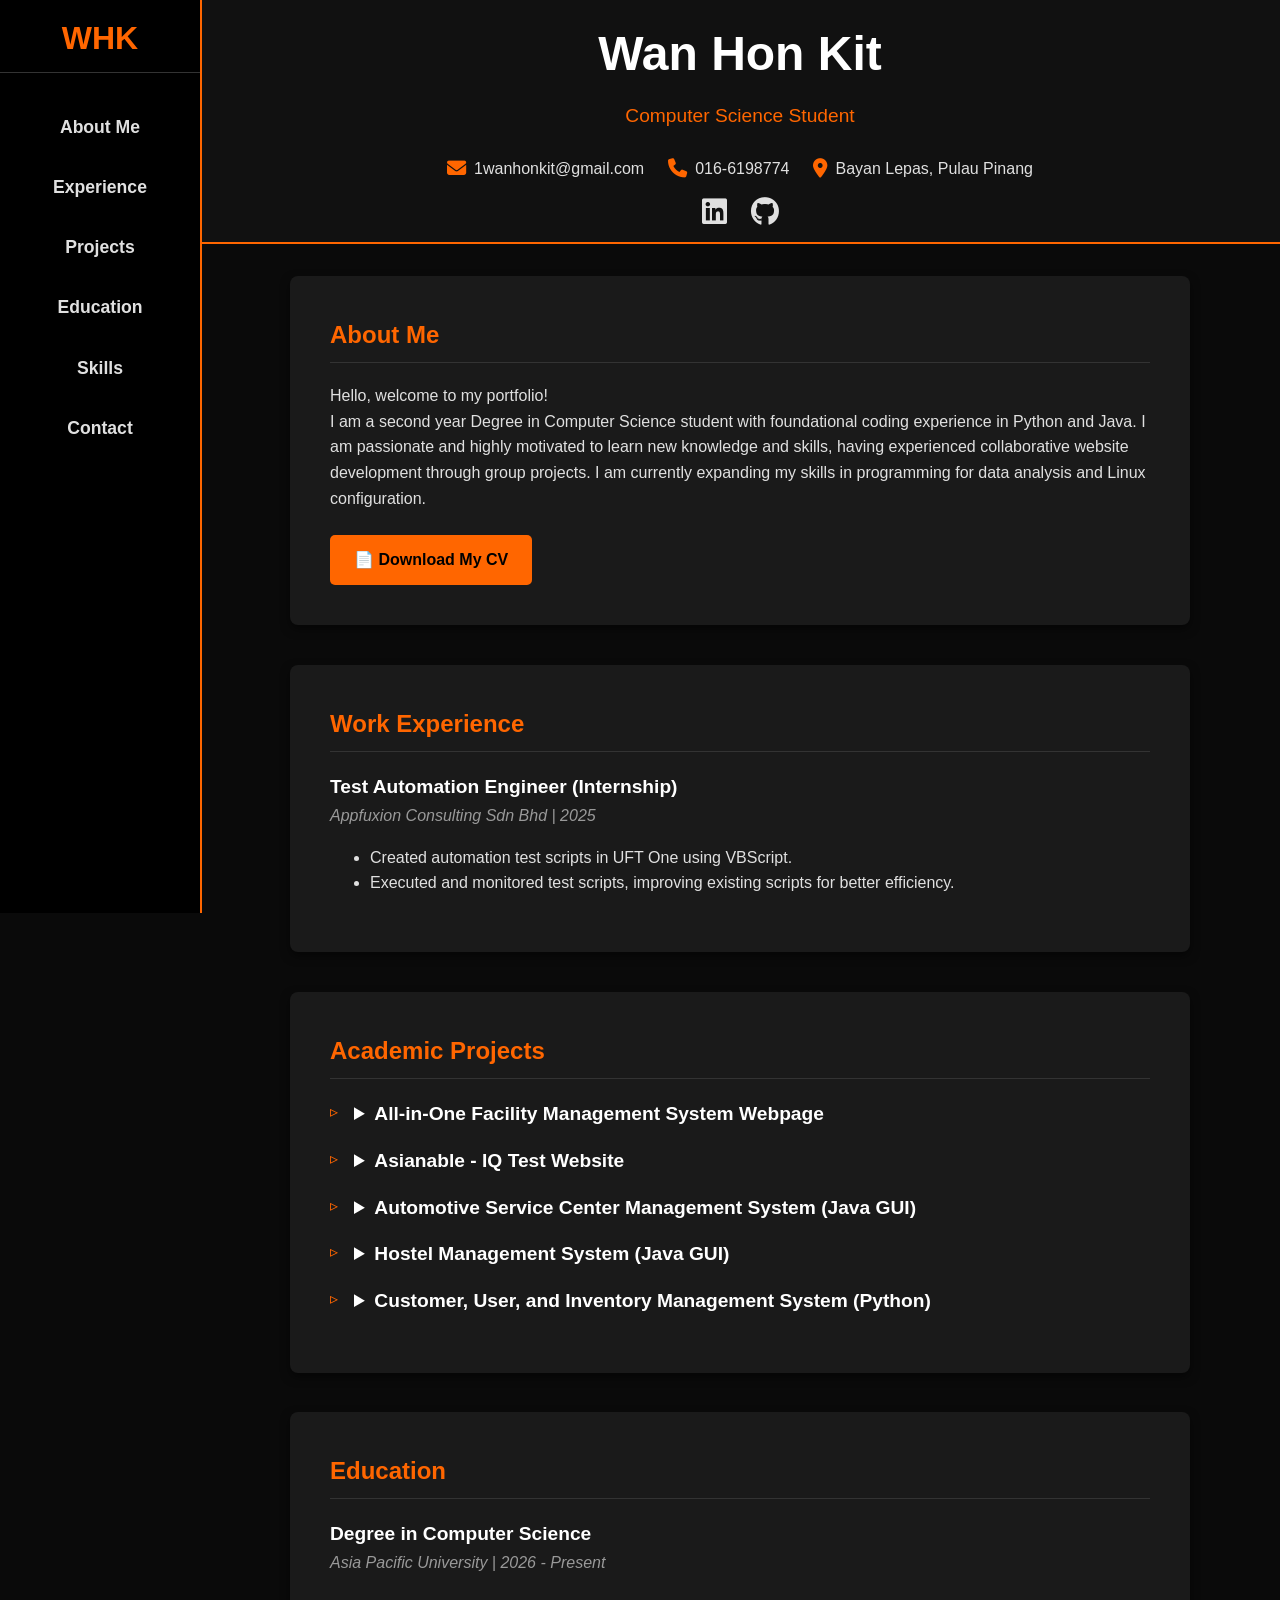
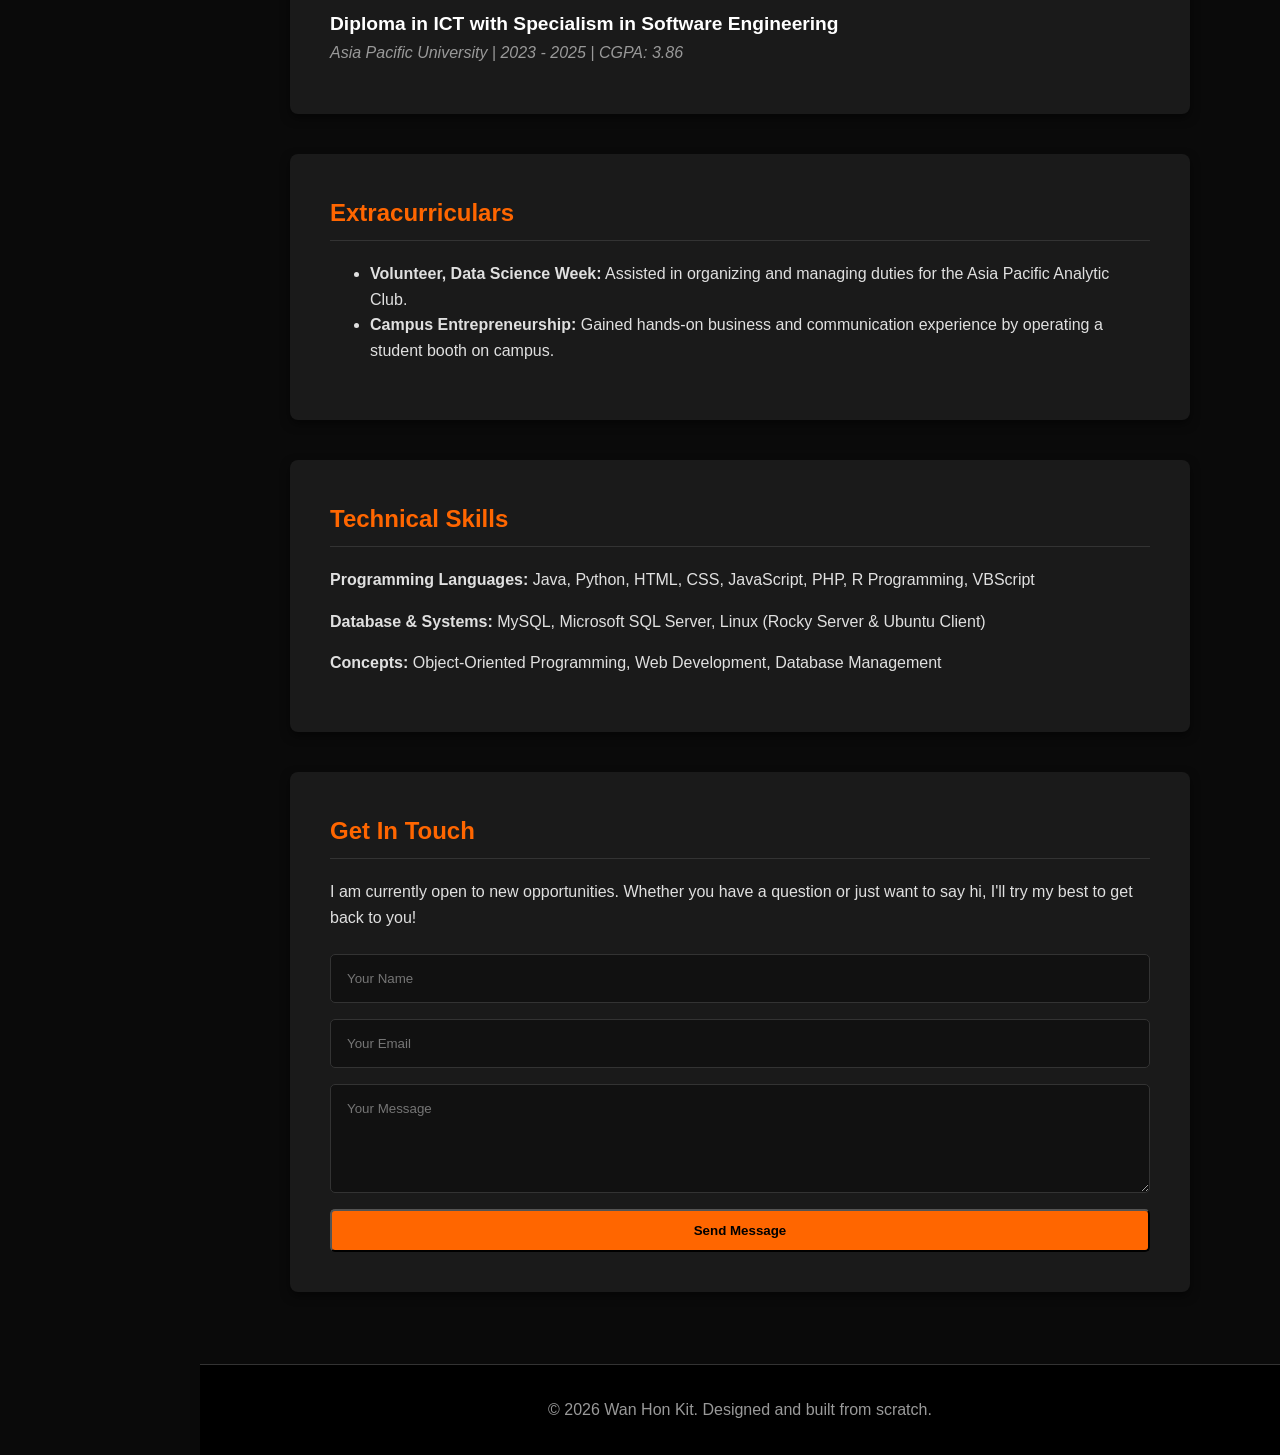
==== commit 5670dcf5: "updated projects section" ====
--- a/index.html
+++ b/index.html
@@ -70,16 +70,67 @@
                 <ul class="project-list">
                     <li>
                         <details>
-                            <summary class="item-title" style="cursor: pointer;">All-in-One Facility Management System & IQ Test Website</summary>
-                            <p class="item-subtitle">Developed robust web platforms utilizing HTML, CSS, JavaScript, PHP, and MySQL.</p>
-                            <img src="test.png" alt="Screenshot of the website" style="max-width: 100%; border-radius: 5px; margin-top: 10px; border: 1px solid #333;">
+                            <summary class="item-title" style="cursor: pointer;">All-in-One Facility Management System Webpage</summary>
+                            <p class="item-subtitle">
+                                Developed robust web platforms utilizing HTML, CSS, JavaScript, PHP, and MySQL.<br>
+                                <strong>Key Functions: </strong> Book Facilities, Check Timetable, Provide Feedback
+                            </p>
+                            <div style="position: relative; padding-bottom: 56.25%; height: 0; overflow: hidden; margin-top: 10px; border-radius: 5px; border: 1px solid #333;">
+                                <iframe src="https://www.youtube.com/embed/domUbFc7RoU" 
+                                        style="position: absolute; top: 0; left: 0; width: 100%; height: 100%;" 
+                                        frameborder="0" 
+                                        allow="accelerometer; autoplay; clipboard-write; encrypted-media; gyroscope; picture-in-picture" 
+                                        allowfullscreen>
+                                </iframe>
+                            </div>
+                        </details>
+                    </li>
+                    <li>
+                        <details>
+                            <summary class="item-title" style="cursor: pointer;">Asianable - IQ Test Website</summary>
+                            <p class="item-subtitle">
+                                Developed robust web platforms utilizing HTML, CSS, JavaScript, PHP, and MySQL.<br>
+                                A website allow user to take an IQ Quiz Test to determine their IQ level.
+                            </p>
+                            <div style="position: relative; padding-bottom: 56.25%; height: 0; overflow: hidden; margin-top: 10px; border-radius: 5px; border: 1px solid #333;">
+                                <iframe src="https://www.youtube.com/embed/slJBYN-m8qA" 
+                                        style="position: absolute; top: 0; left: 0; width: 100%; height: 100%;" 
+                                        frameborder="0" 
+                                        allow="accelerometer; autoplay; clipboard-write; encrypted-media; gyroscope; picture-in-picture" 
+                                        allowfullscreen>
+                                </iframe>
+                            </div>
+                        </details>
+                    </li>
+                    <li>
+                        <details>
+                            <summary class="item-title" style="cursor: pointer;">Automotive Service Center Management System (Java GUI)</summary>
+                            <p class="item-subtitle">
+                                A GUI Java Application with Object Oriented Programming Concept<br>
+                                <strong>Key Functions: </strong>Appointment Management, Payment and Invoice Management, User Management...
+                            </p>
+                            <div style="position: relative; padding-bottom: 56.25%; height: 0; overflow: hidden; margin-top: 10px; border-radius: 5px; border: 1px solid #333;">
+                                <iframe src="https://www.youtube.com/embed/Mia7ZNSPzpY" 
+                                        style="position: absolute; top: 0; left: 0; width: 100%; height: 100%;" 
+                                        frameborder="0" 
+                                        allow="accelerometer; autoplay; clipboard-write; encrypted-media; gyroscope; picture-in-picture" 
+                                        allowfullscreen>
+                                </iframe>
+                            </div>
                         </details>
                     </li>
                     <li>
                         <details>
                             <summary class="item-title" style="cursor: pointer;">Hostel Management System (Java GUI)</summary>
-                            <p class="item-subtitle">Built an application using Java, applying Object-Oriented Programming principles.</p>
-                            <img src="test.png" alt="Screenshot of the Java GUI" style="max-width: 100%; border-radius: 5px; margin-top: 10px; border: 1px solid #333;">
+                            <p class="item-subtitle">A GUI Java Application with Object Oriented Programming Concept</p>
+                            <div style="position: relative; padding-bottom: 56.25%; height: 0; overflow: hidden; margin-top: 10px; border-radius: 5px; border: 1px solid #333;">
+                                <iframe src="https://www.youtube.com/embed/A4CmWXVo_7E" 
+                                        style="position: absolute; top: 0; left: 0; width: 100%; height: 100%;" 
+                                        frameborder="0" 
+                                        allow="accelerometer; autoplay; clipboard-write; encrypted-media; gyroscope; picture-in-picture" 
+                                        allowfullscreen>
+                                </iframe>
+                            </div>
                         </details>
                     </li>
                     <li>
@@ -88,22 +139,6 @@
                             <p class="item-subtitle">Programmed a comprehensive management solution using Python.</p>
                             <img src="test.png" alt="Screenshot of the website" style="max-width: 100%; border-radius: 5px; margin-top: 10px; border: 1px solid #333;">
                         </details> 
-                    </li>
-                    <li>
-                        <details>
-                            <summary class="item-title" style="cursor: pointer;">Automotive Service Center Management System (Java GUI)</summary>
-                            <p class="item-subtitle">A GUI Java Application with Object Oriented Programming Concept</p>
-                            
-                            <div style="position: relative; padding-bottom: 56.25%; height: 0; overflow: hidden; margin-top: 10px; border-radius: 5px; border: 1px solid #333;">
-                                <iframe src="https://www.youtube.com/embed/Mia7ZNSPzpY" 
-                                        style="position: absolute; top: 0; left: 0; width: 100%; height: 100%;" 
-                                        frameborder="0" 
-                                        allow="accelerometer; autoplay; clipboard-write; encrypted-media; gyroscope; picture-in-picture" 
-                                        allowfullscreen>
-                                </iframe>
-                            </div>
-
-                        </details>
                     </li>
                 </ul>
             </section>
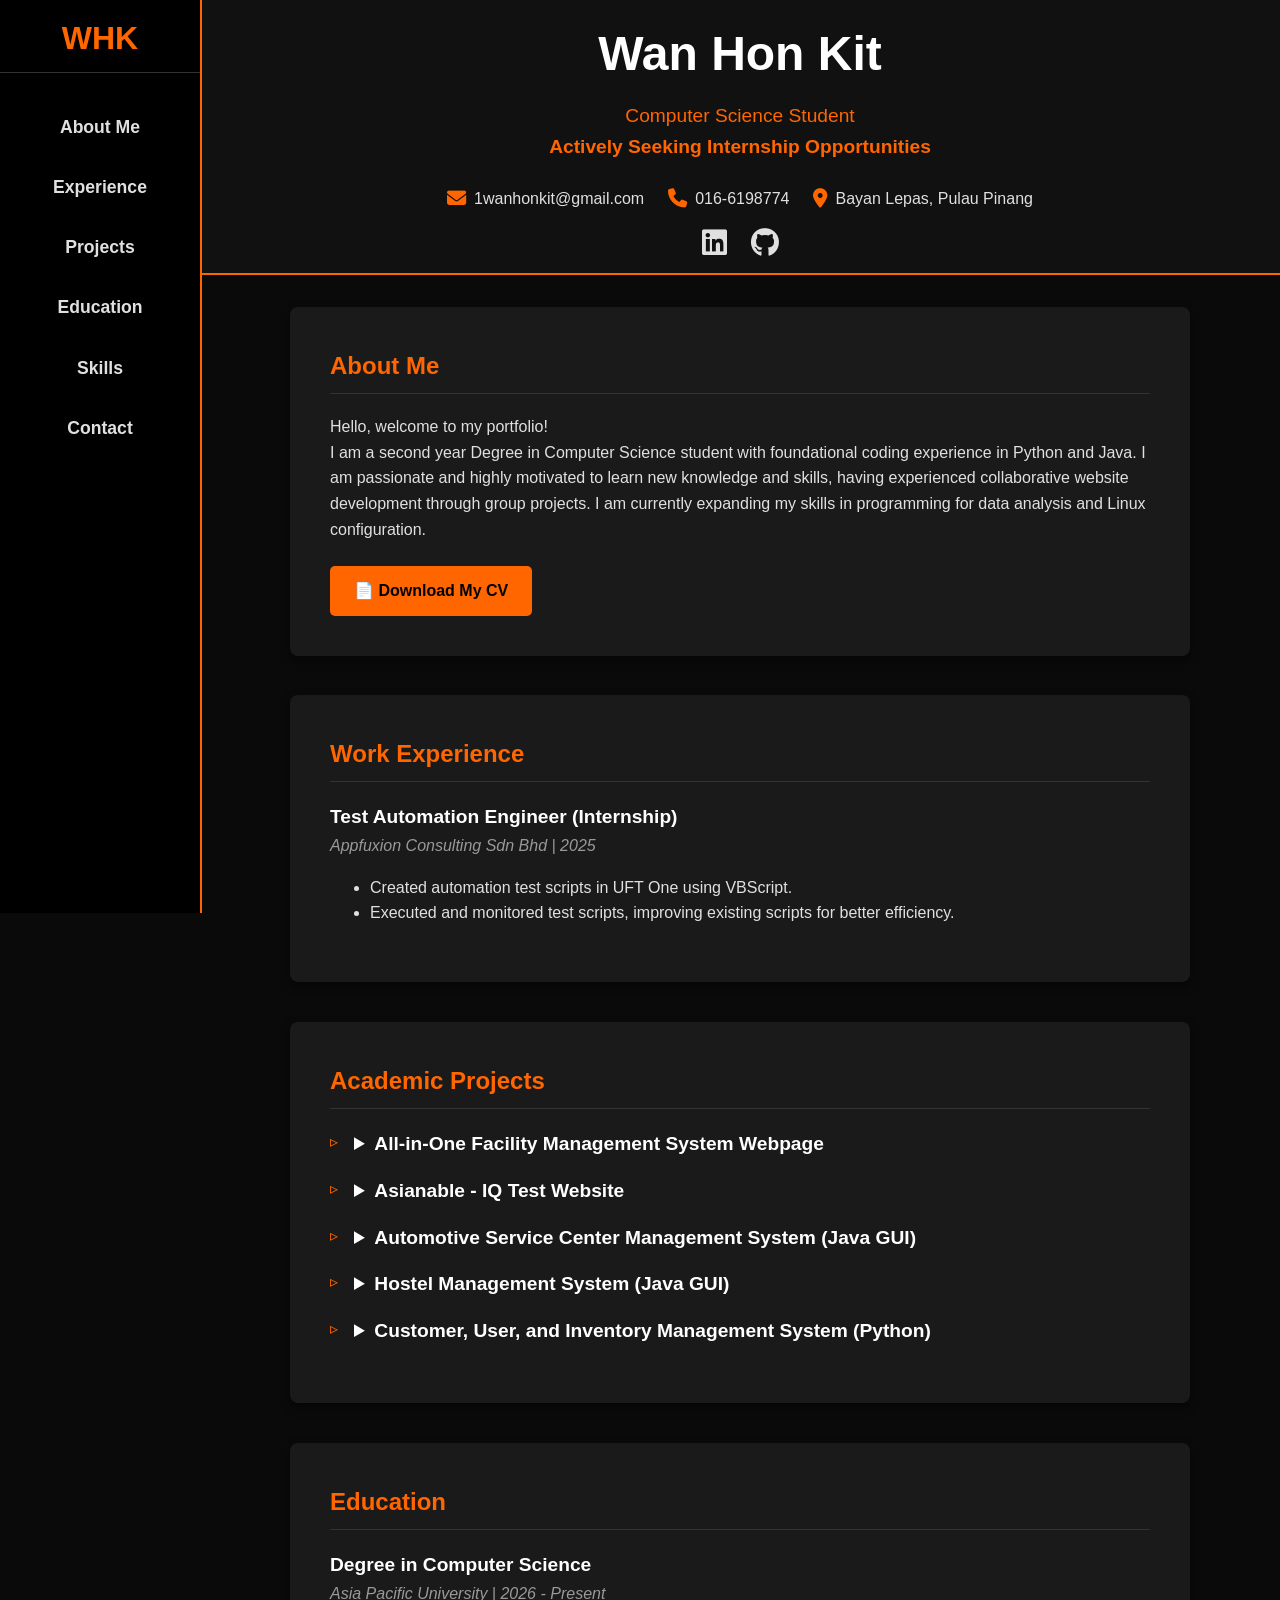
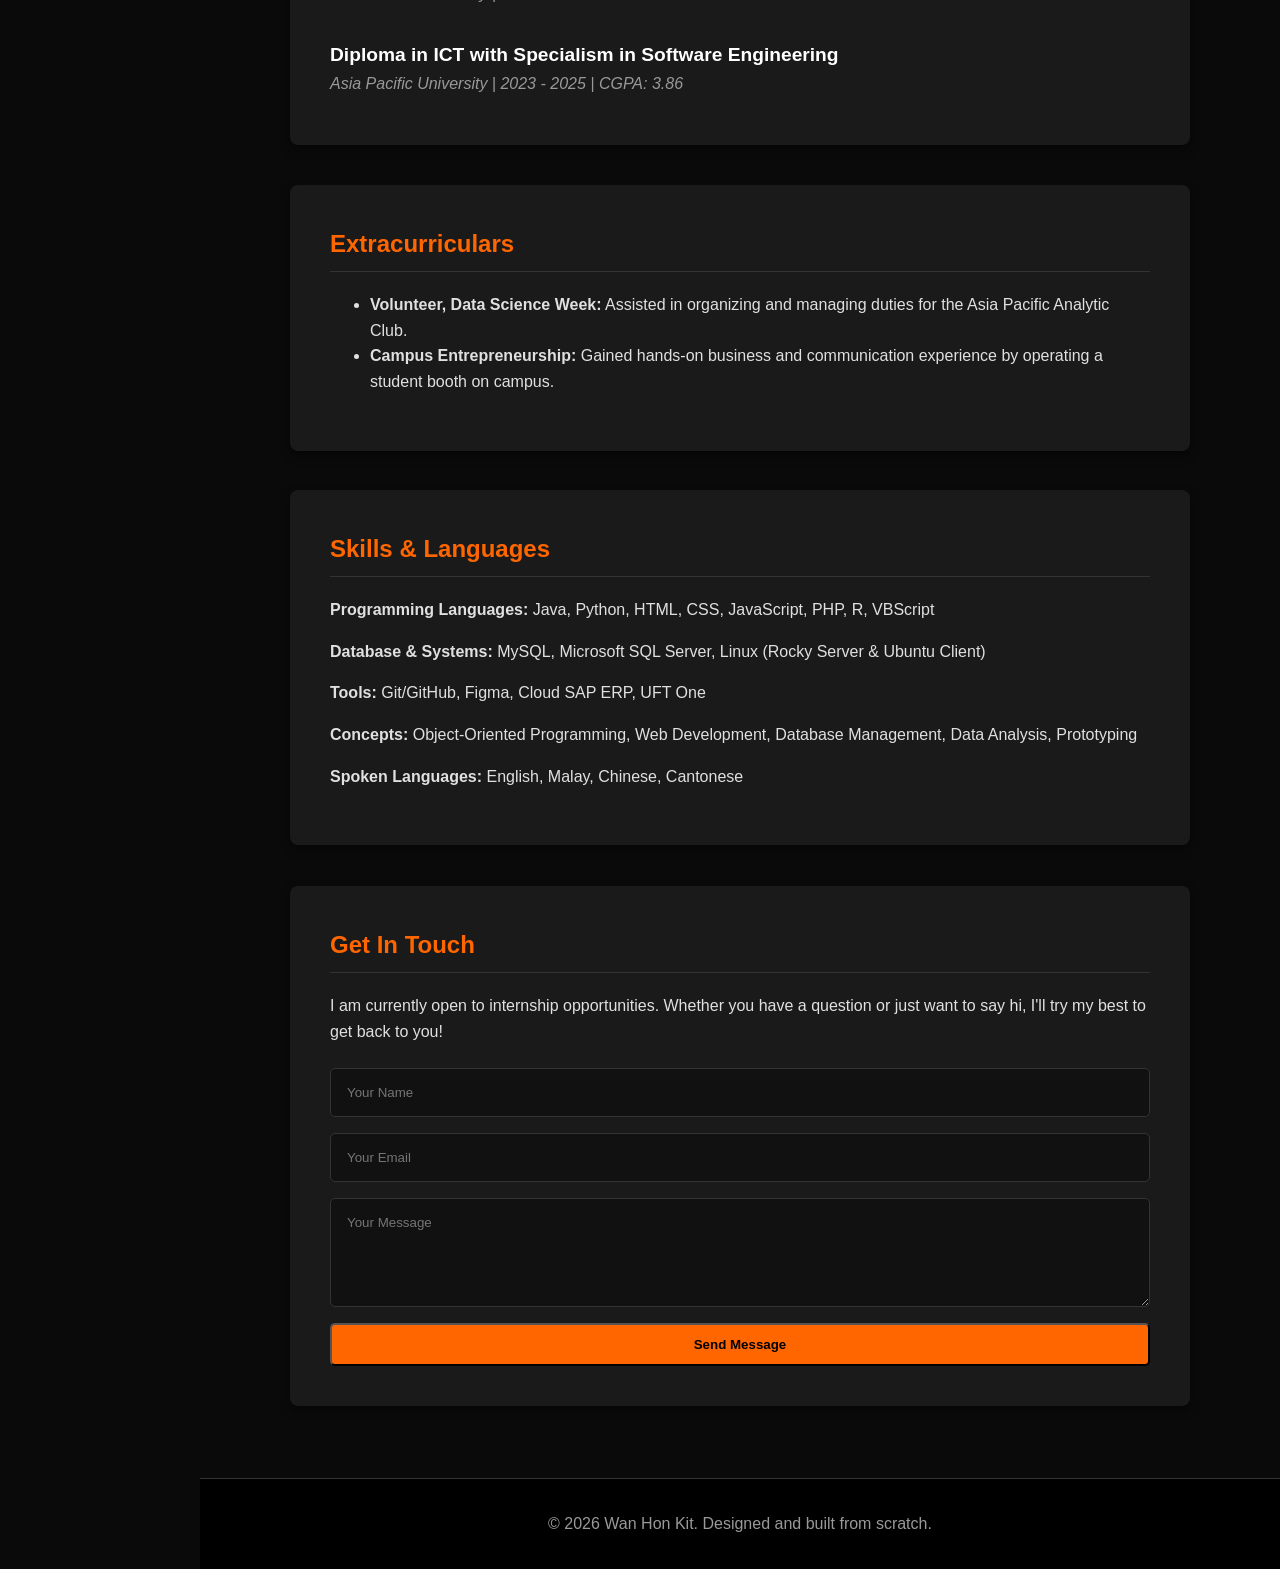
==== commit aacca29d: "updated git link for projects" ====
--- a/index.html
+++ b/index.html
@@ -26,7 +26,7 @@
     <main class="main-content">
         <header>
             <h1>Wan Hon Kit</h1>
-            <p>Computer Science Student</p>
+            <p>Computer Science Student<br><strong>Actively Seeking Internship Opportunities</strong></p>
             <div class="contact-info">
                 <div class="contact-details">
                     <a href="mailto:1wanhonkit@gmail.com"><i class="fa-solid fa-envelope"></i> 1wanhonkit@gmail.com</a>
@@ -75,6 +75,11 @@
                                 Developed robust web platforms utilizing HTML, CSS, JavaScript, PHP, and MySQL.<br>
                                 <strong>Key Functions: </strong> Book Facilities, Check Timetable, Provide Feedback
                             </p>
+                            <div style="margin-top: 10px; margin-bottom: 15px;">
+                                <a href="https://github.com/BlazeRbang/Asianable-IQ-test-Website-" target="_blank" rel="noopener noreferrer" class="btn" style="padding: 0.5rem 1rem; font-size: 0.9rem;">
+                                    <i class="fa-brands fa-github"></i> View Source Code
+                                </a>
+                            </div>
                             <div style="position: relative; padding-bottom: 56.25%; height: 0; overflow: hidden; margin-top: 10px; border-radius: 5px; border: 1px solid #333;">
                                 <iframe src="https://www.youtube.com/embed/domUbFc7RoU" 
                                         style="position: absolute; top: 0; left: 0; width: 100%; height: 100%;" 
@@ -92,6 +97,11 @@
                                 Developed robust web platforms utilizing HTML, CSS, JavaScript, PHP, and MySQL.<br>
                                 A website allow user to take an IQ Quiz Test to determine their IQ level.
                             </p>
+                            <div style="margin-top: 10px; margin-bottom: 15px;">
+                                <a href="https://github.com/BlazeRbang/Asianable-IQ-test-Website-" target="_blank" rel="noopener noreferrer" class="btn" style="padding: 0.5rem 1rem; font-size: 0.9rem;">
+                                    <i class="fa-brands fa-github"></i> View Source Code
+                                </a>
+                            </div>
                             <div style="position: relative; padding-bottom: 56.25%; height: 0; overflow: hidden; margin-top: 10px; border-radius: 5px; border: 1px solid #333;">
                                 <iframe src="https://www.youtube.com/embed/slJBYN-m8qA" 
                                         style="position: absolute; top: 0; left: 0; width: 100%; height: 100%;" 
@@ -109,6 +119,11 @@
                                 A GUI Java Application with Object Oriented Programming Concept<br>
                                 <strong>Key Functions: </strong>Appointment Management, Payment and Invoice Management, User Management...
                             </p>
+                            <div style="margin-top: 10px; margin-bottom: 15px;">
+                                <a href="https://github.com/Tan051107/APU-ASC-System" target="_blank" rel="noopener noreferrer" class="btn" style="padding: 0.5rem 1rem; font-size: 0.9rem;">
+                                    <i class="fa-brands fa-github"></i> View Source Code
+                                </a>
+                            </div>
                             <div style="position: relative; padding-bottom: 56.25%; height: 0; overflow: hidden; margin-top: 10px; border-radius: 5px; border: 1px solid #333;">
                                 <iframe src="https://www.youtube.com/embed/Mia7ZNSPzpY" 
                                         style="position: absolute; top: 0; left: 0; width: 100%; height: 100%;" 
@@ -123,6 +138,11 @@
                         <details>
                             <summary class="item-title" style="cursor: pointer;">Hostel Management System (Java GUI)</summary>
                             <p class="item-subtitle">A GUI Java Application with Object Oriented Programming Concept</p>
+                            <div style="margin-top: 10px; margin-bottom: 15px;">
+                                <a href="https://github.com/BlazeRbang/Hostel-Management-System-Java-Swing-" target="_blank" rel="noopener noreferrer" class="btn" style="padding: 0.5rem 1rem; font-size: 0.9rem;">
+                                    <i class="fa-brands fa-github"></i> View Source Code
+                                </a>
+                            </div>
                             <div style="position: relative; padding-bottom: 56.25%; height: 0; overflow: hidden; margin-top: 10px; border-radius: 5px; border: 1px solid #333;">
                                 <iframe src="https://www.youtube.com/embed/A4CmWXVo_7E" 
                                         style="position: absolute; top: 0; left: 0; width: 100%; height: 100%;" 
@@ -137,6 +157,11 @@
                         <details>
                             <summary class="item-title" style="cursor: pointer;">Customer, User, and Inventory Management System (Python)</summary>
                             <p class="item-subtitle">Programmed a comprehensive management solution using Python.</p>
+                            <div style="margin-top: 10px; margin-bottom: 15px;">
+                                <a href="https://github.com/BlazeRbang/Inventory-Management-Computer-Shop-" target="_blank" rel="noopener noreferrer" class="btn" style="padding: 0.5rem 1rem; font-size: 0.9rem;">
+                                    <i class="fa-brands fa-github"></i> View Source Code
+                                </a>
+                            </div>
                             <img src="test.png" alt="Screenshot of the website" style="max-width: 100%; border-radius: 5px; margin-top: 10px; border: 1px solid #333;">
                         </details> 
                     </li>
@@ -165,15 +190,17 @@
             </section>
 
             <section id="skills" class="fade-in-section">
-                <h2>Technical Skills</h2>
-                <p><strong>Programming Languages:</strong> Java, Python, HTML, CSS, JavaScript, PHP, R Programming, VBScript</p>
+                <h2>Skills & Languages</h2>
+                <p><strong>Programming Languages:</strong> Java, Python, HTML, CSS, JavaScript, PHP, R, VBScript</p>
                 <p><strong>Database & Systems:</strong> MySQL, Microsoft SQL Server, Linux (Rocky Server & Ubuntu Client)</p>
-                <p><strong>Concepts:</strong> Object-Oriented Programming, Web Development, Database Management</p>
+                <p><strong>Tools:</strong> Git/GitHub, Figma, Cloud SAP ERP, UFT One</p>
+                <p><strong>Concepts:</strong> Object-Oriented Programming, Web Development, Database Management, Data Analysis, Prototyping</p>
+                <p><strong>Spoken Languages:</strong> English, Malay, Chinese, Cantonese</p>
             </section>
 
              <section id="contact" class="fade-in-section">
                 <h2>Get In Touch</h2>
-                <p>I am currently open to new opportunities. Whether you have a question or just want to say hi, I'll try my best to get back to you!</p>
+                <p>I am currently open to internship opportunities. Whether you have a question or just want to say hi, I'll try my best to get back to you!</p>
                 <form action="https://formspree.io/f/mojoznor" method="POST" class="contact-form">
                     <input type="text" name="name" placeholder="Your Name" required>
                     <input type="email" name="email" placeholder="Your Email" required>
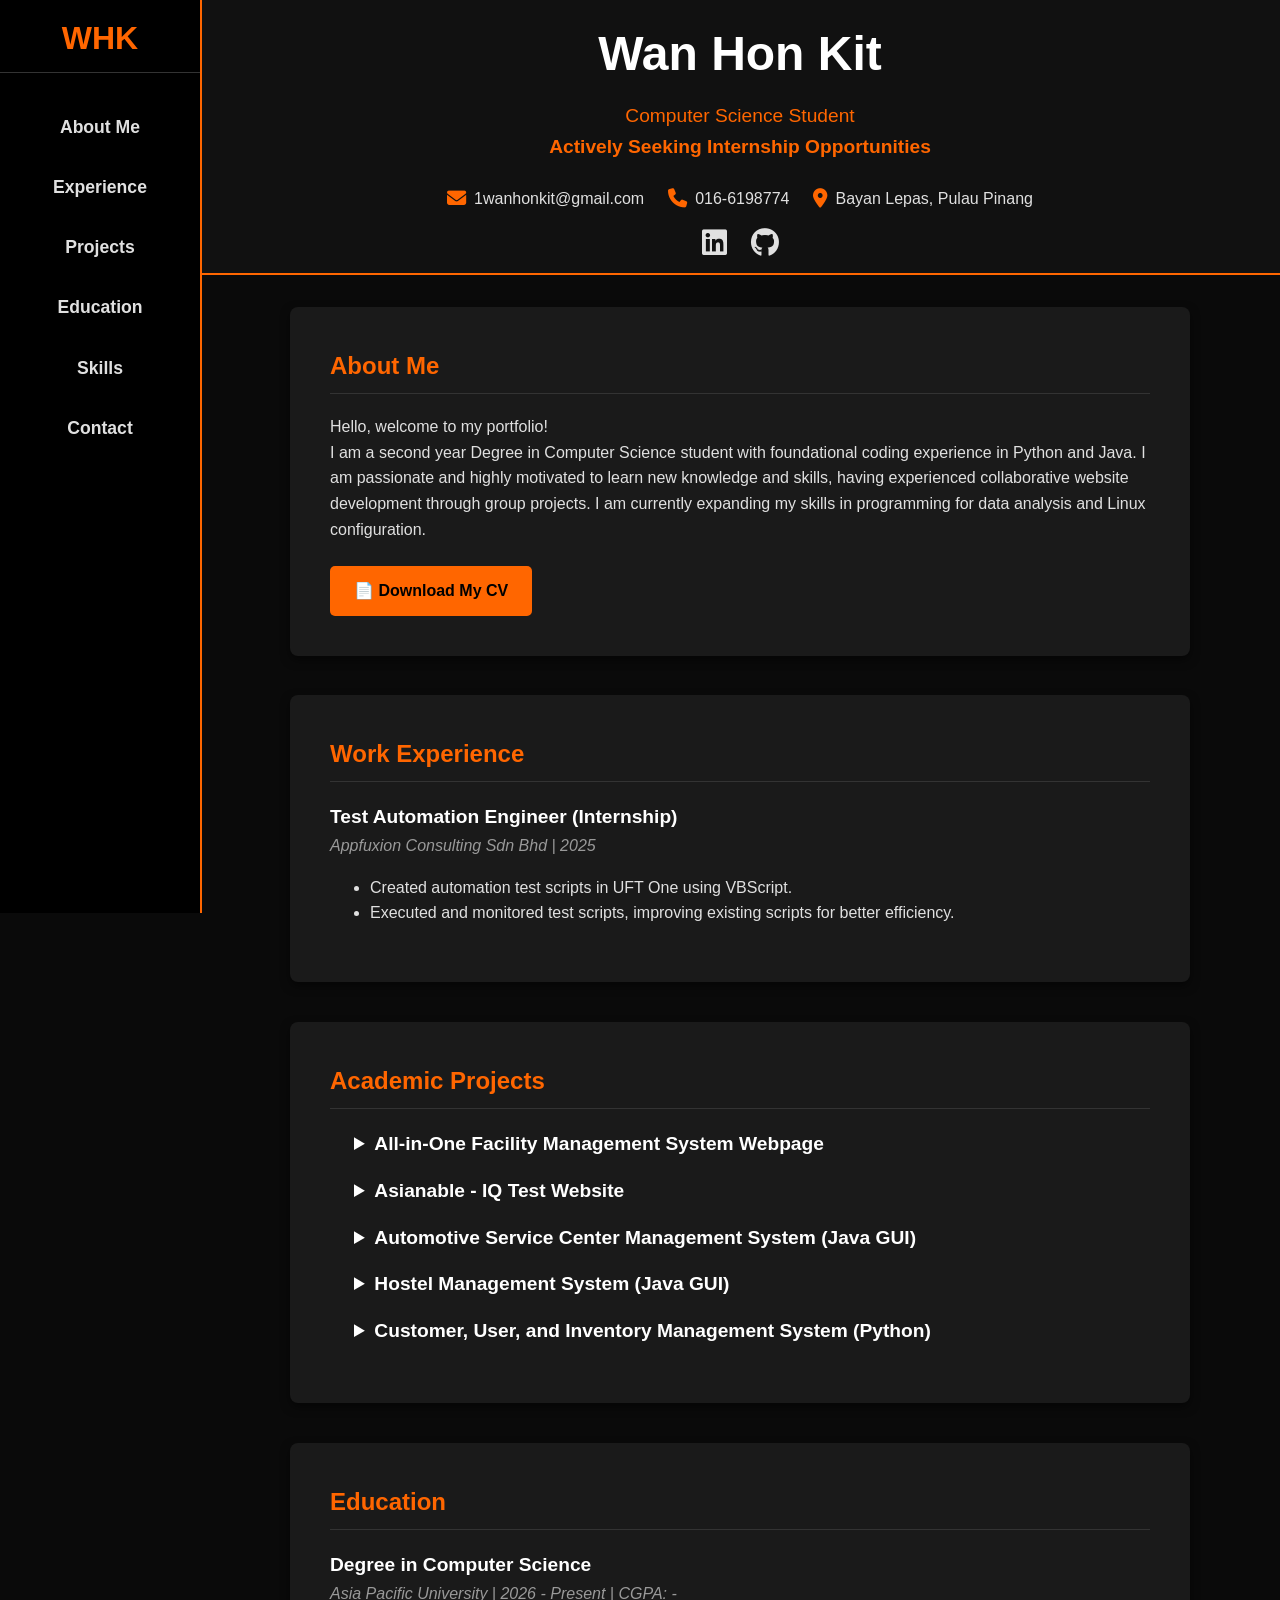
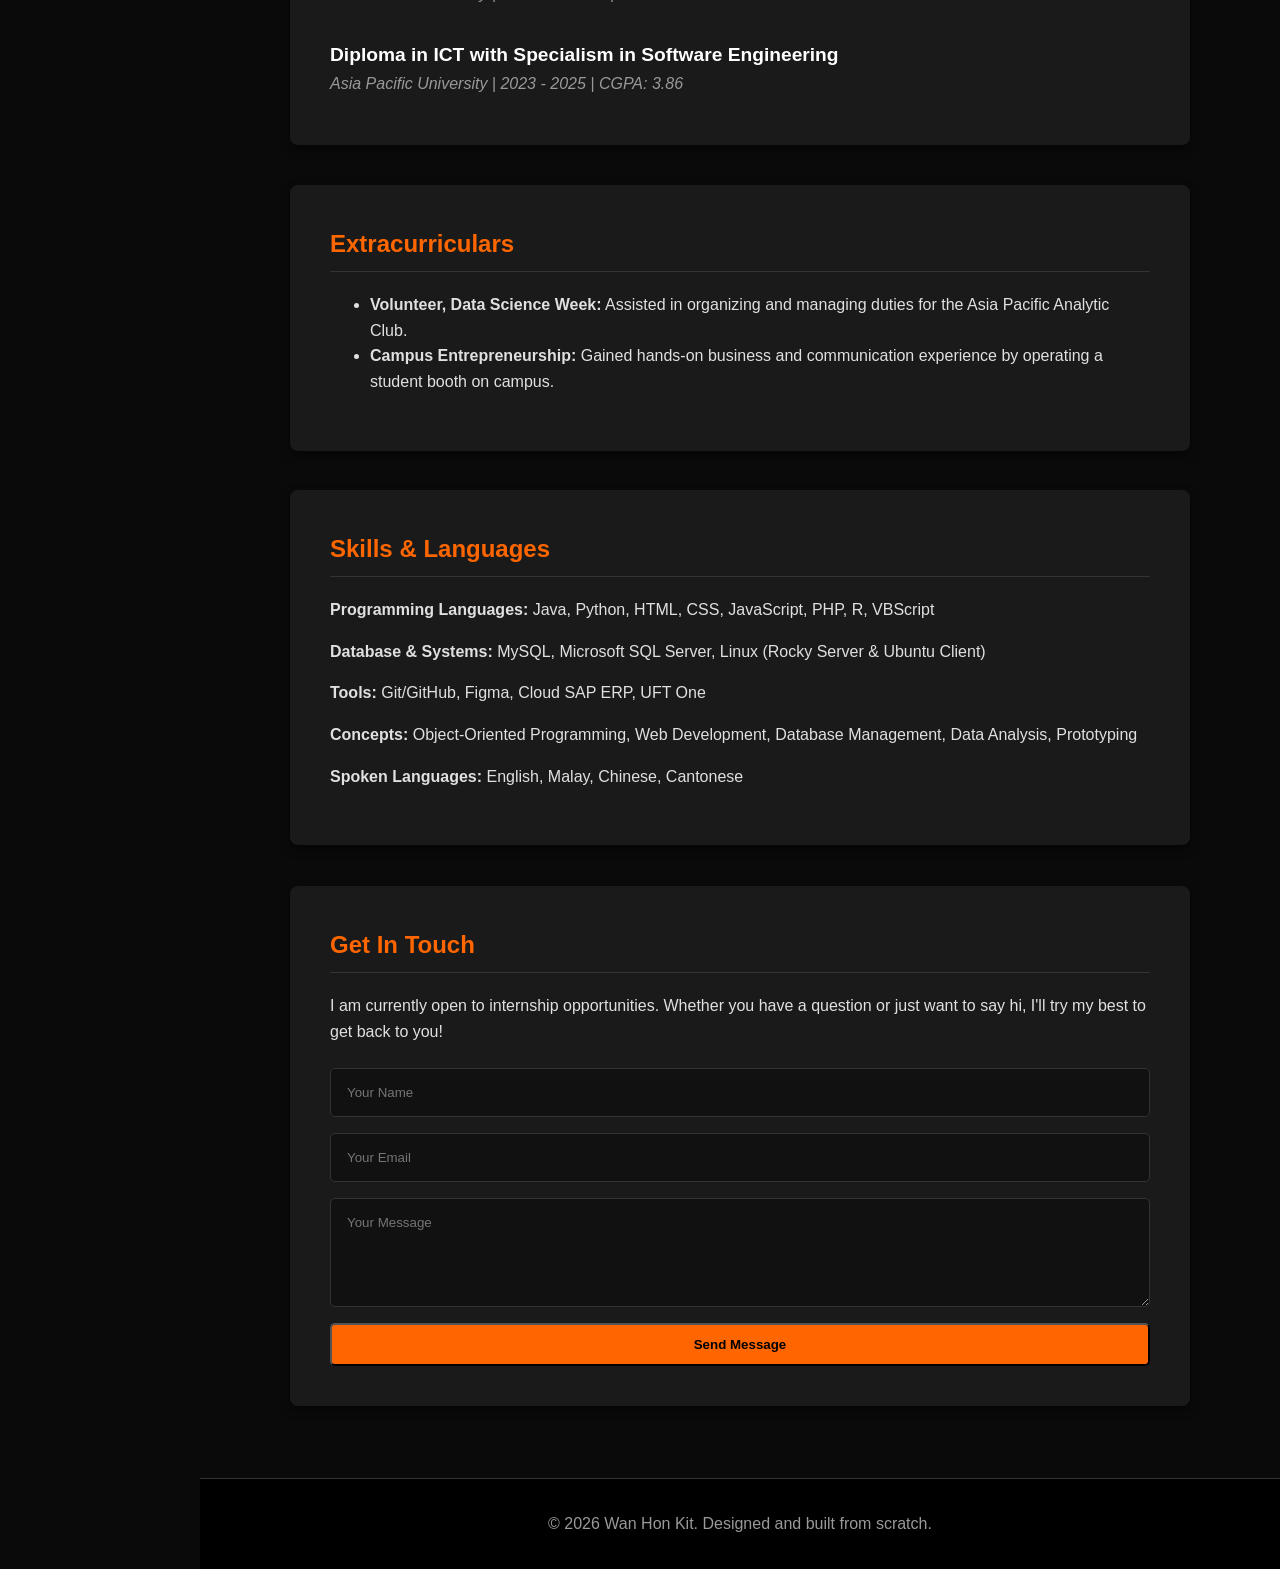
==== commit ac4394d9: "push latest update" ====
--- a/index.html
+++ b/index.html
@@ -172,7 +172,7 @@
                 <h2>Education</h2>
                 <div>
                     <div class="item-title">Degree in Computer Science</div>
-                    <div class="item-subtitle">Asia Pacific University | 2026 - Present</div>
+                    <div class="item-subtitle">Asia Pacific University | 2026 - Present | CGPA: - </div>
                 </div>
                 <br>
                 <div>
--- a/style.css
+++ b/style.css
@@ -73,8 +73,7 @@
 }
 
 .nav-links a:hover {
-    color: #000;
-    background-color: var(--secondary-color);
+    color: var(--primary-color);
 }
 
 /* Active state for when a section is in view */
@@ -175,6 +174,7 @@
     font-weight: bold;
     font-size: 1.2rem;
     color: #ffffff;
+    transition: color 0.3s ease; /* Adds a smooth fade effect */
 }
 
 .item-subtitle {
@@ -183,6 +183,11 @@
     margin-bottom: 0.5rem;
 }
 
+/* Changes the title color when the project details are expanded */
+details[open] .item-title {
+    color: var(--primary-color);
+}
+
 .project-list {
     list-style-type: none;
     padding-left: 0;
@@ -192,13 +197,6 @@
     margin-bottom: 1rem;
     padding-left: 1.5rem;
     position: relative;
-}
-
-.project-list li::before {
-    content: "▹";
-    position: absolute;
-    left: 0;
-    color: var(--primary-color);
 }
 
 .contact-form {
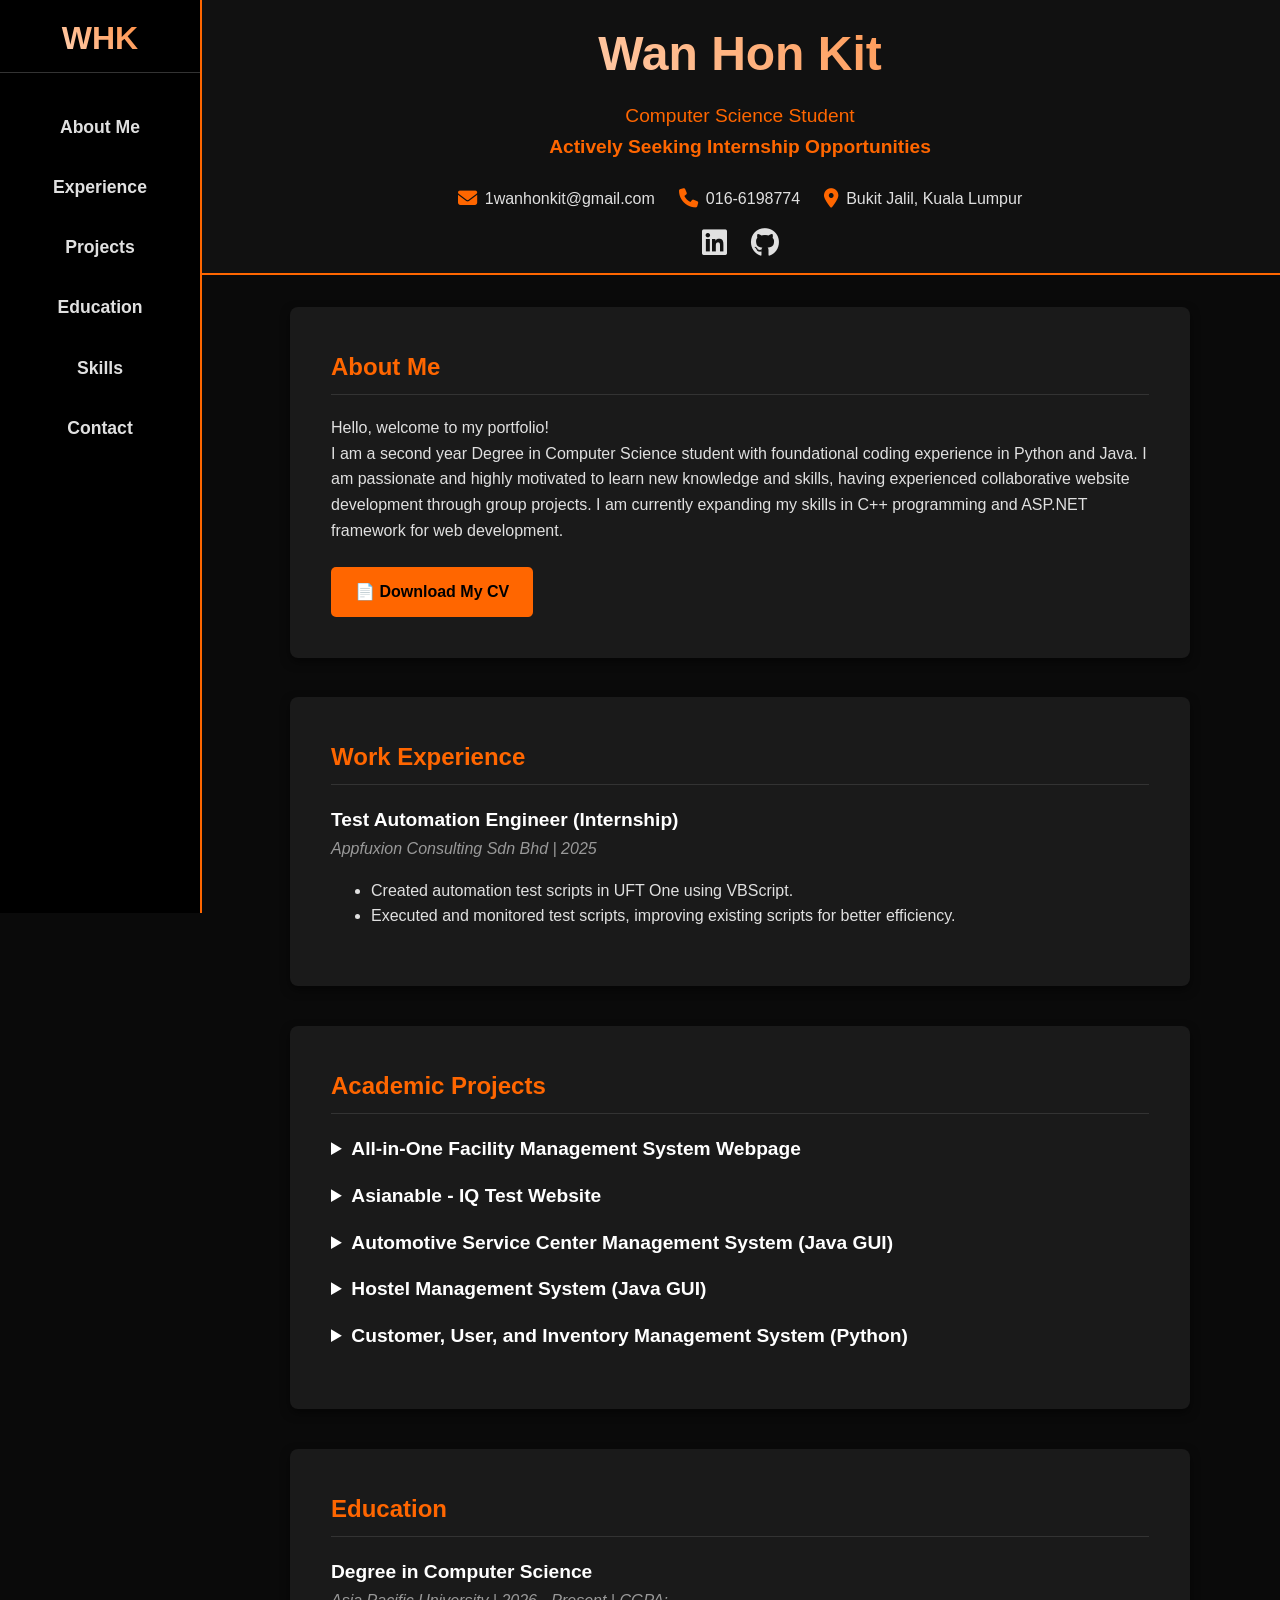
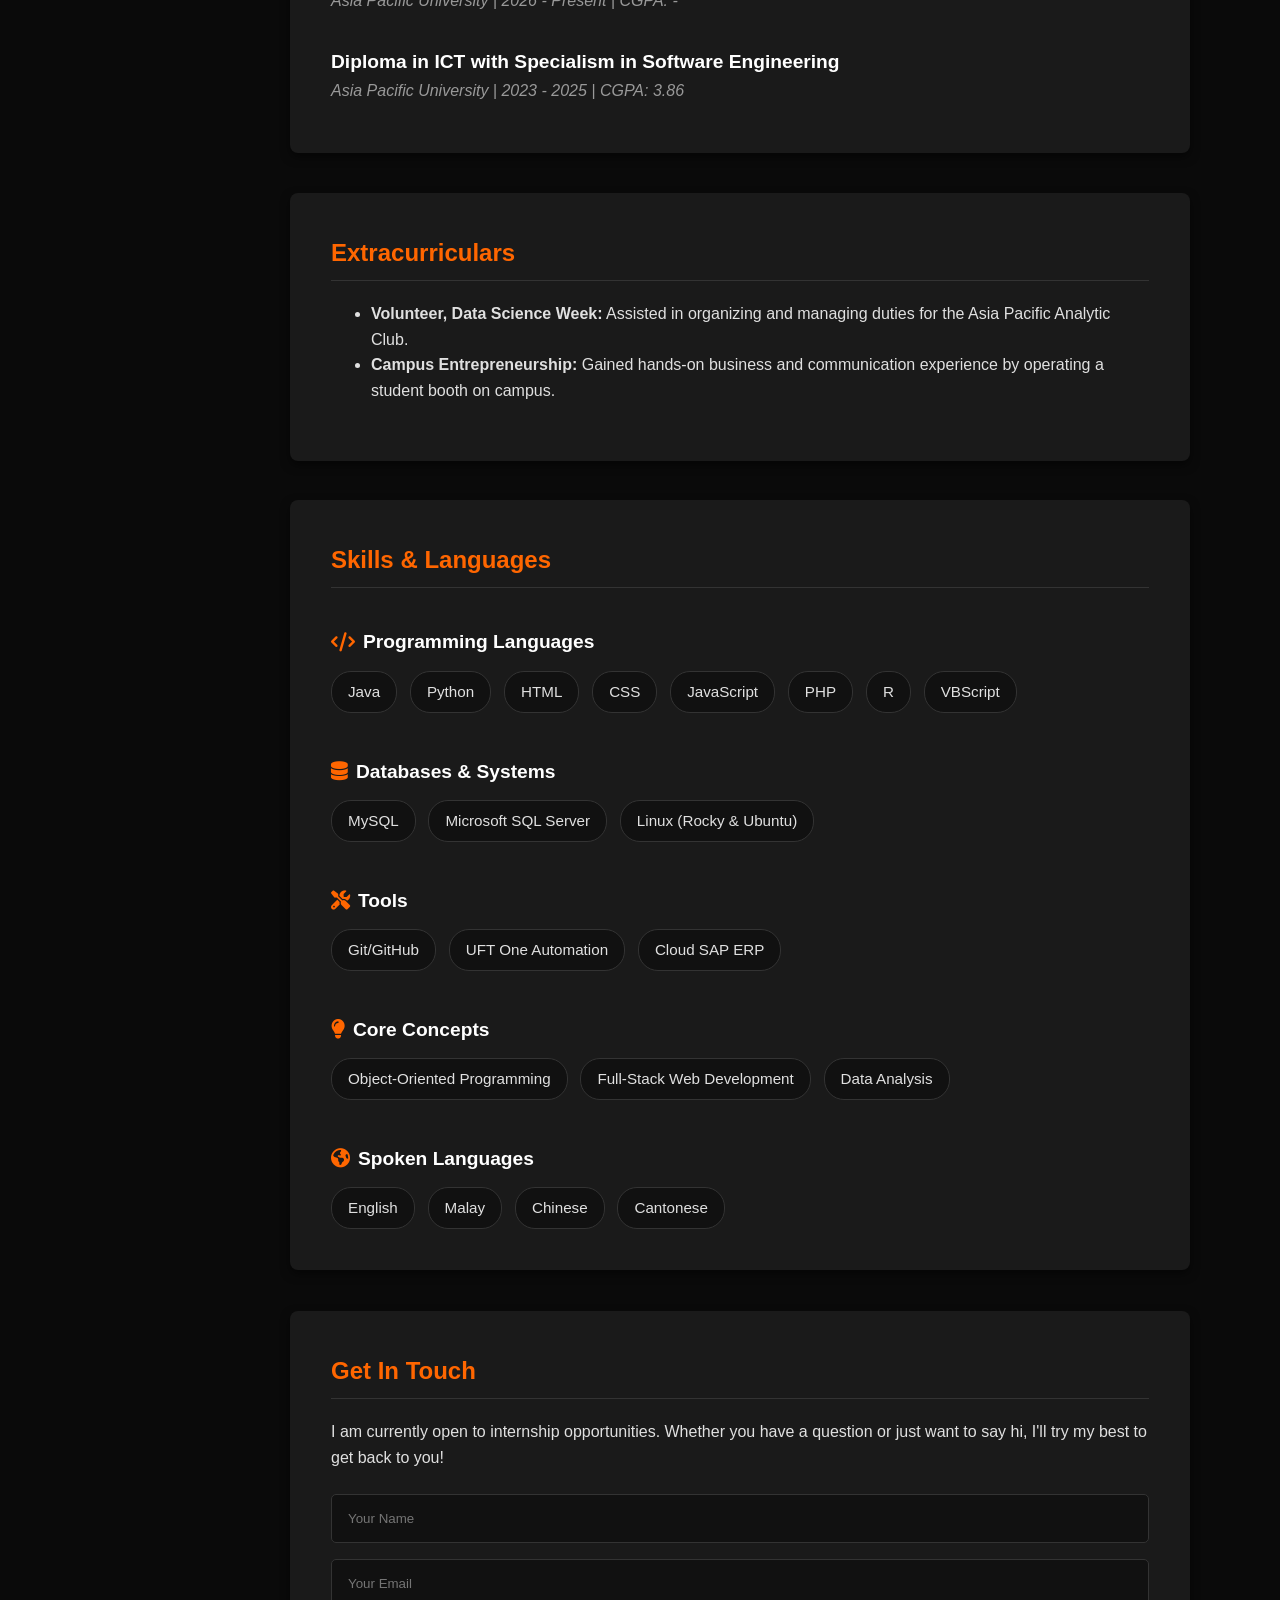
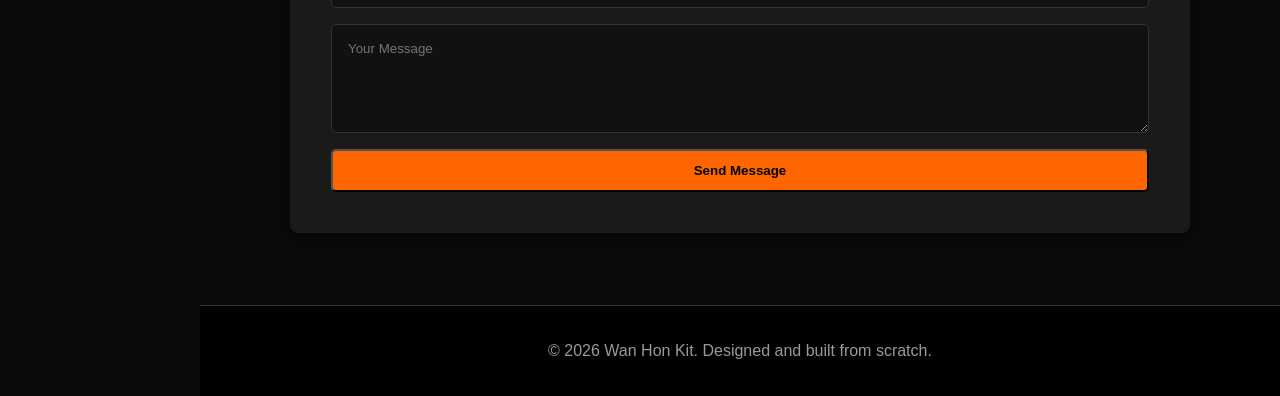
==== commit 7bc1a112: "updated UI" ====
--- a/index.html
+++ b/index.html
@@ -31,12 +31,12 @@
                 <div class="contact-details">
                     <a href="mailto:1wanhonkit@gmail.com"><i class="fa-solid fa-envelope"></i> 1wanhonkit@gmail.com</a>
                     <span><i class="fa-solid fa-phone"></i> 016-6198774</span>
-                    <span><i class="fa-solid fa-location-dot"></i> Bayan Lepas, Pulau Pinang</span>
+                    <span><i class="fa-solid fa-location-dot"></i> Bukit Jalil, Kuala Lumpur</span>
                 </div>
                 
                 <div class="contact-socials">
-                    <a href="https://www.linkedin.com/in/hon-kit-wan/" target="_blank" rel="noopener noreferrer"><i class="fa-brands fa-linkedin"></i></a>
-                    <a href="https://github.com/BlazeRbang" target="_blank" rel="noopener noreferrer"><i class="fa-brands fa-github"></i></a>
+                    <a href="https://www.linkedin.com/in/hon-kit-wan/" aria-label="LinkedIn Profile" target="_blank" rel="noopener noreferrer"><i class="fa-brands fa-linkedin"></i></a>
+                    <a href="https://github.com/BlazeRbang" aria-label="GitHub Profile" target="_blank" rel="noopener noreferrer"><i class="fa-brands fa-github"></i></a>
                 </div>
             </div>
         </header>
@@ -46,7 +46,7 @@
             <section id="about" class="fade-in-section">
                 <h2>About Me</h2>
                 <p>Hello, welcome to my portfolio! <br>
-                    I am a second year Degree in Computer Science student with foundational coding experience in Python and Java. I am passionate and highly motivated to learn new knowledge and skills, having experienced collaborative website development through group projects. I am currently expanding my skills in programming for data analysis and Linux configuration.</p>
+                    I am a second year Degree in Computer Science student with foundational coding experience in Python and Java. I am passionate and highly motivated to learn new knowledge and skills, having experienced collaborative website development through group projects. I am currently expanding my skills in C++ programming and ASP.NET framework for web development.</p>
                 
                 <div class="cv-download">
                     <a href="WanHonKit_CV.pdf" download class="btn">📄 Download My CV</a>
@@ -69,100 +69,94 @@
                 <h2>Academic Projects</h2>
                 <ul class="project-list">
                     <li>
-                        <details>
+                        <details name="academic-projects">
                             <summary class="item-title" style="cursor: pointer;">All-in-One Facility Management System Webpage</summary>
-                            <p class="item-subtitle">
-                                Developed robust web platforms utilizing HTML, CSS, JavaScript, PHP, and MySQL.<br>
-                                <strong>Key Functions: </strong> Book Facilities, Check Timetable, Provide Feedback
-                            </p>
-                            <div style="margin-top: 10px; margin-bottom: 15px;">
-                                <a href="https://github.com/BlazeRbang/Asianable-IQ-test-Website-" target="_blank" rel="noopener noreferrer" class="btn" style="padding: 0.5rem 1rem; font-size: 0.9rem;">
-                                    <i class="fa-brands fa-github"></i> View Source Code
-                                </a>
-                            </div>
-                            <div style="position: relative; padding-bottom: 56.25%; height: 0; overflow: hidden; margin-top: 10px; border-radius: 5px; border: 1px solid #333;">
-                                <iframe src="https://www.youtube.com/embed/domUbFc7RoU" 
-                                        style="position: absolute; top: 0; left: 0; width: 100%; height: 100%;" 
-                                        frameborder="0" 
-                                        allow="accelerometer; autoplay; clipboard-write; encrypted-media; gyroscope; picture-in-picture" 
-                                        allowfullscreen>
-                                </iframe>
+                            <div class="project-content">
+                                <p class="item-subtitle">
+                                    Developed robust web platforms utilizing HTML, CSS, JavaScript, PHP, and MySQL.<br>
+                                    <strong>Key Functions: </strong> Book Facilities, Check Timetable, Provide Feedback
+                                </p>
+                                <div style="margin-top: 10px; margin-bottom: 15px;">
+                                    <a href="https://github.com/CK-Tang0413/UniSphere.git" target="_blank" rel="noopener noreferrer" class="btn" style="padding: 0.5rem 1rem; font-size: 0.9rem;">
+                                        <i class="fa-brands fa-github"></i> View Source Code
+                                    </a>
+                                </div>
+                                <div style="position: relative; padding-bottom: 56.25%; height: 0; overflow: hidden; margin-top: 10px; border-radius: 5px; border: 1px solid #333;">
+                                    <iframe src="https://www.youtube.com/embed/domUbFc7RoU" style="position: absolute; top: 0; left: 0; width: 100%; height: 100%;" frameborder="0" allow="accelerometer; autoplay; clipboard-write; encrypted-media; gyroscope; picture-in-picture" allowfullscreen></iframe>
+                                </div>
                             </div>
                         </details>
                     </li>
                     <li>
-                        <details>
+                        <details name="academic-projects">
                             <summary class="item-title" style="cursor: pointer;">Asianable - IQ Test Website</summary>
-                            <p class="item-subtitle">
-                                Developed robust web platforms utilizing HTML, CSS, JavaScript, PHP, and MySQL.<br>
-                                A website allow user to take an IQ Quiz Test to determine their IQ level.
-                            </p>
-                            <div style="margin-top: 10px; margin-bottom: 15px;">
-                                <a href="https://github.com/BlazeRbang/Asianable-IQ-test-Website-" target="_blank" rel="noopener noreferrer" class="btn" style="padding: 0.5rem 1rem; font-size: 0.9rem;">
-                                    <i class="fa-brands fa-github"></i> View Source Code
-                                </a>
-                            </div>
-                            <div style="position: relative; padding-bottom: 56.25%; height: 0; overflow: hidden; margin-top: 10px; border-radius: 5px; border: 1px solid #333;">
-                                <iframe src="https://www.youtube.com/embed/slJBYN-m8qA" 
-                                        style="position: absolute; top: 0; left: 0; width: 100%; height: 100%;" 
-                                        frameborder="0" 
-                                        allow="accelerometer; autoplay; clipboard-write; encrypted-media; gyroscope; picture-in-picture" 
-                                        allowfullscreen>
-                                </iframe>
+                            
+                            <div class="project-content">
+                                <p class="item-subtitle">
+                                    Developed robust web platforms utilizing HTML, CSS, JavaScript, PHP, and MySQL.<br>
+                                    A website allow user to take an IQ Quiz Test to determine their IQ level.
+                                </p>
+                                <div style="margin-top: 10px; margin-bottom: 15px;">
+                                    <a href="https://github.com/BlazeRbang/Asianable-IQ-test-Website-" target="_blank" rel="noopener noreferrer" class="btn" style="padding: 0.5rem 1rem; font-size: 0.9rem;">
+                                        <i class="fa-brands fa-github"></i> View Source Code
+                                    </a>
+                                </div>
+                                <div style="position: relative; padding-bottom: 56.25%; height: 0; overflow: hidden; margin-top: 10px; border-radius: 5px; border: 1px solid #333;">
+                                    <iframe src="https://www.youtube.com/embed/slJBYN-m8qA" style="position: absolute; top: 0; left: 0; width: 100%; height: 100%;" frameborder="0" allow="accelerometer; autoplay; clipboard-write; encrypted-media; gyroscope; picture-in-picture" allowfullscreen></iframe>
+                                </div>
                             </div>
                         </details>
                     </li>
                     <li>
-                        <details>
+                        <details name="academic-projects">
                             <summary class="item-title" style="cursor: pointer;">Automotive Service Center Management System (Java GUI)</summary>
-                            <p class="item-subtitle">
-                                A GUI Java Application with Object Oriented Programming Concept<br>
-                                <strong>Key Functions: </strong>Appointment Management, Payment and Invoice Management, User Management...
-                            </p>
-                            <div style="margin-top: 10px; margin-bottom: 15px;">
-                                <a href="https://github.com/Tan051107/APU-ASC-System" target="_blank" rel="noopener noreferrer" class="btn" style="padding: 0.5rem 1rem; font-size: 0.9rem;">
-                                    <i class="fa-brands fa-github"></i> View Source Code
-                                </a>
-                            </div>
-                            <div style="position: relative; padding-bottom: 56.25%; height: 0; overflow: hidden; margin-top: 10px; border-radius: 5px; border: 1px solid #333;">
-                                <iframe src="https://www.youtube.com/embed/Mia7ZNSPzpY" 
-                                        style="position: absolute; top: 0; left: 0; width: 100%; height: 100%;" 
-                                        frameborder="0" 
-                                        allow="accelerometer; autoplay; clipboard-write; encrypted-media; gyroscope; picture-in-picture" 
-                                        allowfullscreen>
-                                </iframe>
+                            
+                            <div class="project-content">
+                                <p class="item-subtitle">
+                                    A GUI Java Application with Object Oriented Programming Concept<br>
+                                    <strong>Key Functions: </strong>Appointment Management, Payment and Invoice Management, User Management...
+                                </p>
+                                <div style="margin-top: 10px; margin-bottom: 15px;">
+                                    <a href="https://github.com/Tan051107/APU-ASC-System" target="_blank" rel="noopener noreferrer" class="btn" style="padding: 0.5rem 1rem; font-size: 0.9rem;">
+                                        <i class="fa-brands fa-github"></i> View Source Code
+                                    </a>
+                                </div>
+                                <div style="position: relative; padding-bottom: 56.25%; height: 0; overflow: hidden; margin-top: 10px; border-radius: 5px; border: 1px solid #333;">
+                                    <iframe src="https://www.youtube.com/embed/Mia7ZNSPzpY" style="position: absolute; top: 0; left: 0; width: 100%; height: 100%;" frameborder="0" allow="accelerometer; autoplay; clipboard-write; encrypted-media; gyroscope; picture-in-picture" allowfullscreen></iframe>
+                                </div>
                             </div>
                         </details>
                     </li>
                     <li>
-                        <details>
+                        <details name="academic-projects">
                             <summary class="item-title" style="cursor: pointer;">Hostel Management System (Java GUI)</summary>
-                            <p class="item-subtitle">A GUI Java Application with Object Oriented Programming Concept</p>
-                            <div style="margin-top: 10px; margin-bottom: 15px;">
-                                <a href="https://github.com/BlazeRbang/Hostel-Management-System-Java-Swing-" target="_blank" rel="noopener noreferrer" class="btn" style="padding: 0.5rem 1rem; font-size: 0.9rem;">
-                                    <i class="fa-brands fa-github"></i> View Source Code
-                                </a>
-                            </div>
-                            <div style="position: relative; padding-bottom: 56.25%; height: 0; overflow: hidden; margin-top: 10px; border-radius: 5px; border: 1px solid #333;">
-                                <iframe src="https://www.youtube.com/embed/A4CmWXVo_7E" 
-                                        style="position: absolute; top: 0; left: 0; width: 100%; height: 100%;" 
-                                        frameborder="0" 
-                                        allow="accelerometer; autoplay; clipboard-write; encrypted-media; gyroscope; picture-in-picture" 
-                                        allowfullscreen>
-                                </iframe>
+                            
+                            <div class="project-content">
+                                <p class="item-subtitle">A GUI Java Application with Object Oriented Programming Concept</p>
+                                <div style="margin-top: 10px; margin-bottom: 15px;">
+                                    <a href="https://github.com/BlazeRbang/Hostel-Management-System-Java-Swing-" target="_blank" rel="noopener noreferrer" class="btn" style="padding: 0.5rem 1rem; font-size: 0.9rem;">
+                                        <i class="fa-brands fa-github"></i> View Source Code
+                                    </a>
+                                </div>
+                                <div style="position: relative; padding-bottom: 56.25%; height: 0; overflow: hidden; margin-top: 10px; border-radius: 5px; border: 1px solid #333;">
+                                    <iframe src="https://www.youtube.com/embed/A4CmWXVo_7E" style="position: absolute; top: 0; left: 0; width: 100%; height: 100%;" frameborder="0" allow="accelerometer; autoplay; clipboard-write; encrypted-media; gyroscope; picture-in-picture" allowfullscreen></iframe>
+                                </div>
                             </div>
                         </details>
                     </li>
                     <li>
-                        <details>
+                        <details name="academic-projects">
                             <summary class="item-title" style="cursor: pointer;">Customer, User, and Inventory Management System (Python)</summary>
-                            <p class="item-subtitle">Programmed a comprehensive management solution using Python.</p>
-                            <div style="margin-top: 10px; margin-bottom: 15px;">
-                                <a href="https://github.com/BlazeRbang/Inventory-Management-Computer-Shop-" target="_blank" rel="noopener noreferrer" class="btn" style="padding: 0.5rem 1rem; font-size: 0.9rem;">
-                                    <i class="fa-brands fa-github"></i> View Source Code
-                                </a>
-                            </div>
-                            <img src="test.png" alt="Screenshot of the website" style="max-width: 100%; border-radius: 5px; margin-top: 10px; border: 1px solid #333;">
+                            
+                            <div class="project-content">
+                                <p class="item-subtitle">Programmed a comprehensive management solution using Python.</p>
+                                <div style="margin-top: 10px; margin-bottom: 15px;">
+                                    <a href="https://github.com/BlazeRbang/Inventory-Management-Computer-Shop-" target="_blank" rel="noopener noreferrer" class="btn" style="padding: 0.5rem 1rem; font-size: 0.9rem;">
+                                        <i class="fa-brands fa-github"></i> View Source Code
+                                    </a>
+                                </div>
+                                <img src="test.png" alt="Screenshot of the website" style="max-width: 100%; border-radius: 5px; margin-top: 10px; border: 1px solid #333;">
+                            </div>
                         </details> 
                     </li>
                 </ul>
@@ -191,11 +185,50 @@
 
             <section id="skills" class="fade-in-section">
                 <h2>Skills & Languages</h2>
-                <p><strong>Programming Languages:</strong> Java, Python, HTML, CSS, JavaScript, PHP, R, VBScript</p>
-                <p><strong>Database & Systems:</strong> MySQL, Microsoft SQL Server, Linux (Rocky Server & Ubuntu Client)</p>
-                <p><strong>Tools:</strong> Git/GitHub, Figma, Cloud SAP ERP, UFT One</p>
-                <p><strong>Concepts:</strong> Object-Oriented Programming, Web Development, Database Management, Data Analysis, Prototyping</p>
-                <p><strong>Spoken Languages:</strong> English, Malay, Chinese, Cantonese</p>
+                
+                <div class="skills-container">
+                    
+                    <!-- Category 1 -->
+                    <div class="skill-category">
+                        <h3 class="item-title"><i class="fa-solid fa-code"></i> Programming Languages</h3>
+                        <div class="skill-tags">
+                            <span>Java</span><span>Python</span><span>HTML</span><span>CSS</span><span>JavaScript</span><span>PHP</span><span>R</span><span>VBScript</span>
+                        </div>
+                    </div>
+
+                    <!-- Category 2 -->
+                    <div class="skill-category">
+                        <h3 class="item-title"><i class="fa-solid fa-database"></i> Databases & Systems</h3>
+                        <div class="skill-tags">
+                            <span>MySQL</span><span>Microsoft SQL Server</span><span>Linux (Rocky & Ubuntu)</span>
+                        </div>
+                    </div>
+
+                    <!-- Category 3 -->
+                    <div class="skill-category">
+                        <h3 class="item-title"><i class="fa-solid fa-screwdriver-wrench"></i> Tools</h3>
+                        <div class="skill-tags">
+                            <span>Git/GitHub</span><span>UFT One Automation</span><span>Cloud SAP ERP</span>
+                        </div>
+                    </div>
+
+                    <!-- Category 4 -->
+                    <div class="skill-category">
+                        <h3 class="item-title"><i class="fa-solid fa-lightbulb"></i> Core Concepts</h3>
+                        <div class="skill-tags">
+                            <span>Object-Oriented Programming</span><span>Full-Stack Web Development</span><span>Data Analysis</span>
+                        </div>
+                    </div>
+
+                    <!-- Category 5 -->
+                    <div class="skill-category">
+                        <h3 class="item-title"><i class="fa-solid fa-earth-americas"></i> Spoken Languages</h3>
+                        <div class="skill-tags">
+                            <span>English</span><span>Malay</span><span>Chinese</span><span>Cantonese</span>
+                        </div>
+                    </div>
+
+                </div>
             </section>
 
              <section id="contact" class="fade-in-section">
@@ -259,6 +292,26 @@
         document.querySelectorAll('.fade-in-section').forEach((section) => {
             observer.observe(section);
         });
+
+        // --- Project Accordion Animation Fix ---
+        const projectDetails = document.querySelectorAll('details[name="academic-projects"]');
+        
+        projectDetails.forEach(detail => {
+            detail.addEventListener('toggle', () => {
+                if (detail.open) {
+                    const content = detail.querySelector('.project-content');
+                    
+                    // 1. Temporarily remove the animation
+                    content.style.animation = 'none';
+                    
+                    // 2. Trigger a browser "reflow" (forces it to recalculate the frame)
+                    content.offsetHeight; 
+                    
+                    // 3. Give the animation control back to your CSS
+                    content.style.animation = ''; 
+                }
+            });
+        });
     </script>
 </body>
 </html>
--- a/style.css
+++ b/style.css
@@ -45,7 +45,10 @@
 }
 
 .sidebar-header h2 {
-    color: var(--primary-color);
+    background: linear-gradient(45deg, #ffffff, var(--primary-color));
+    -webkit-background-clip: text;
+    -webkit-text-fill-color: transparent;
+    background-clip: text;
     margin: 0;
     font-size: 2rem;
 }
@@ -78,8 +81,15 @@
 
 /* Active state for when a section is in view */
 .nav-links a.active {
-    color: #000;
-    background-color: var(--primary-color);
+    /* 1. Remove the solid background and make the text orange */
+    background-color: rgba(255, 102, 0, 0.08); /* A barely visible, translucent orange tint */
+    color: var(--primary-color);
+    
+    /* 2. Create the modern edge highlight */
+    box-shadow: inset 4px 0 0 0 var(--primary-color); 
+    
+    /* Optional: Make the active text slightly bolder */
+    font-weight: bold;
 }
 
 /* === Main Content Styles === */
@@ -100,7 +110,10 @@
 header h1 {
     margin: 0;
     font-size: 3rem;
-    color: #ffffff;
+    background: linear-gradient(45deg, #ffffff, var(--primary-color));
+    -webkit-background-clip: text;
+    -webkit-text-fill-color: transparent;
+    background-clip: text;
 }
 
 header p {
@@ -161,6 +174,14 @@
     margin-bottom: 2.5rem;
     border-radius: 8px;
     box-shadow: 0 4px 10px rgba(0,0,0,0.5);
+    border: 1px solid transparent; /* Prepares the border for the hover effect */
+    transition: transform 0.3s ease, box-shadow 0.3s ease, border-color 0.3s ease;
+}
+
+section:hover {
+    transform: translateY(-5px); /* Lifts the section up slightly */
+    border-color: #333333; /* Adds a subtle outline */
+    box-shadow: 0 10px 25px rgba(255, 102, 0, 0.08); /* Faint orange glow */
 }
 
 h2 {
@@ -195,8 +216,70 @@
 
 .project-list li {
     margin-bottom: 1rem;
-    padding-left: 1.5rem;
     position: relative;
+}
+
+/* === Project Accordion Animation === */
+details[open] .project-content {
+    animation: slideDownFade 0.4s ease-out forwards;
+    transform-origin: top; /* Ensures the animation slides down from the title */
+}
+
+/* The actual animation keyframes */
+@keyframes slideDownFade {
+    0% {
+        opacity: 0;
+        transform: translateY(-15px) scaleY(0.95);
+    }
+    100% {
+        opacity: 1;
+        transform: translateY(0) scaleY(1);
+    }
+}
+
+/* === Skills Section Styles === */
+.skills-container {
+    display: flex;
+    flex-direction: column;
+    gap: 1.5rem;
+    margin-top: 1rem;
+}
+
+.skill-category h3 {
+    margin-bottom: 0.8rem;
+    display: flex;
+    align-items: center;
+    gap: 0.5rem;
+    color: #ffffff;
+}
+
+.skill-category h3 i {
+    color: var(--primary-color); /* Makes the icons orange */
+}
+
+.skill-tags {
+    display: flex;
+    flex-wrap: wrap;
+    gap: 0.8rem;
+}
+
+.skill-tags span {
+    background-color: #111111;
+    color: var(--text-color);
+    padding: 0.5rem 1rem;
+    border-radius: 20px; /* Creates the rounded "pill" shape */
+    font-size: 0.95rem;
+    border: 1px solid #333333;
+    transition: all 0.3s ease;
+    cursor: default; /* Keeps the standard arrow cursor so it doesn't look like a clickable link */
+}
+
+.skill-tags span:hover {
+    background-color: var(--primary-color);
+    color: #000000;
+    border-color: var(--primary-color);
+    transform: translateY(-3px); /* Makes the tag float up slightly */
+    box-shadow: 0 4px 8px rgba(255, 102, 0, 0.2); /* Subtle orange glow */
 }
 
 .contact-form {
@@ -266,6 +349,24 @@
     visibility: visible;
 }
 
+/* === Custom Scrollbar === */
+::-webkit-scrollbar {
+    width: 10px;
+}
+
+::-webkit-scrollbar-track {
+    background: var(--bg-color); /* Deep black track */
+}
+
+::-webkit-scrollbar-thumb {
+    background: #333333; /* Dark grey thumb */
+    border-radius: 10px;
+}
+
+::-webkit-scrollbar-thumb:hover {
+    background: var(--primary-color); /* Turns orange when they grab it! */
+}
+
 /* Optional: Ensures animations don't play for users who prefer reduced motion */
 @media (prefers-reduced-motion: reduce) {
     .fade-in-section {
@@ -297,7 +398,7 @@
         width: 100%;
     }
 
-    .footer {
+    footer {
         padding: 0;
     }
     
@@ -322,9 +423,4 @@
     section {
         padding: 1.5rem 1rem; 
     }
-
-    /* Reduces the bullet point indentation */
-    .project-list li {
-        padding-left: 1rem; 
-    }
-}
+}
